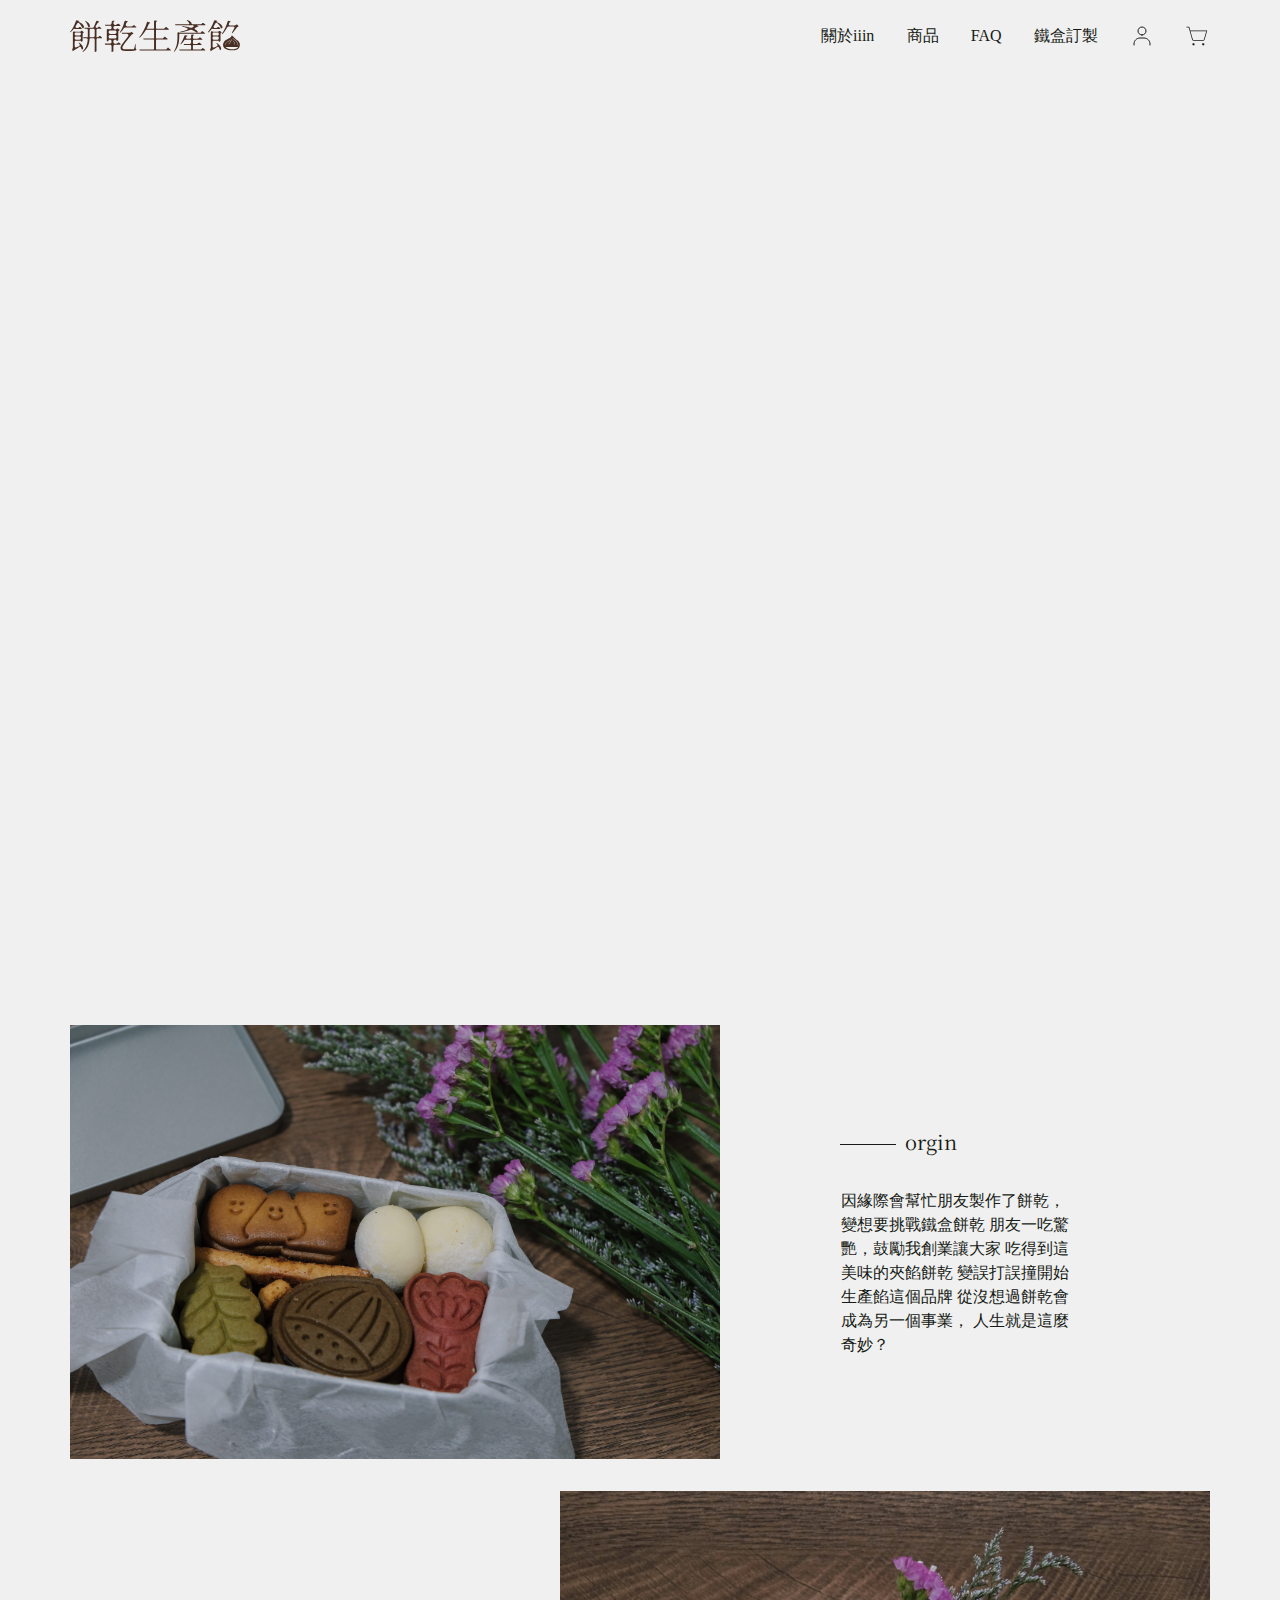
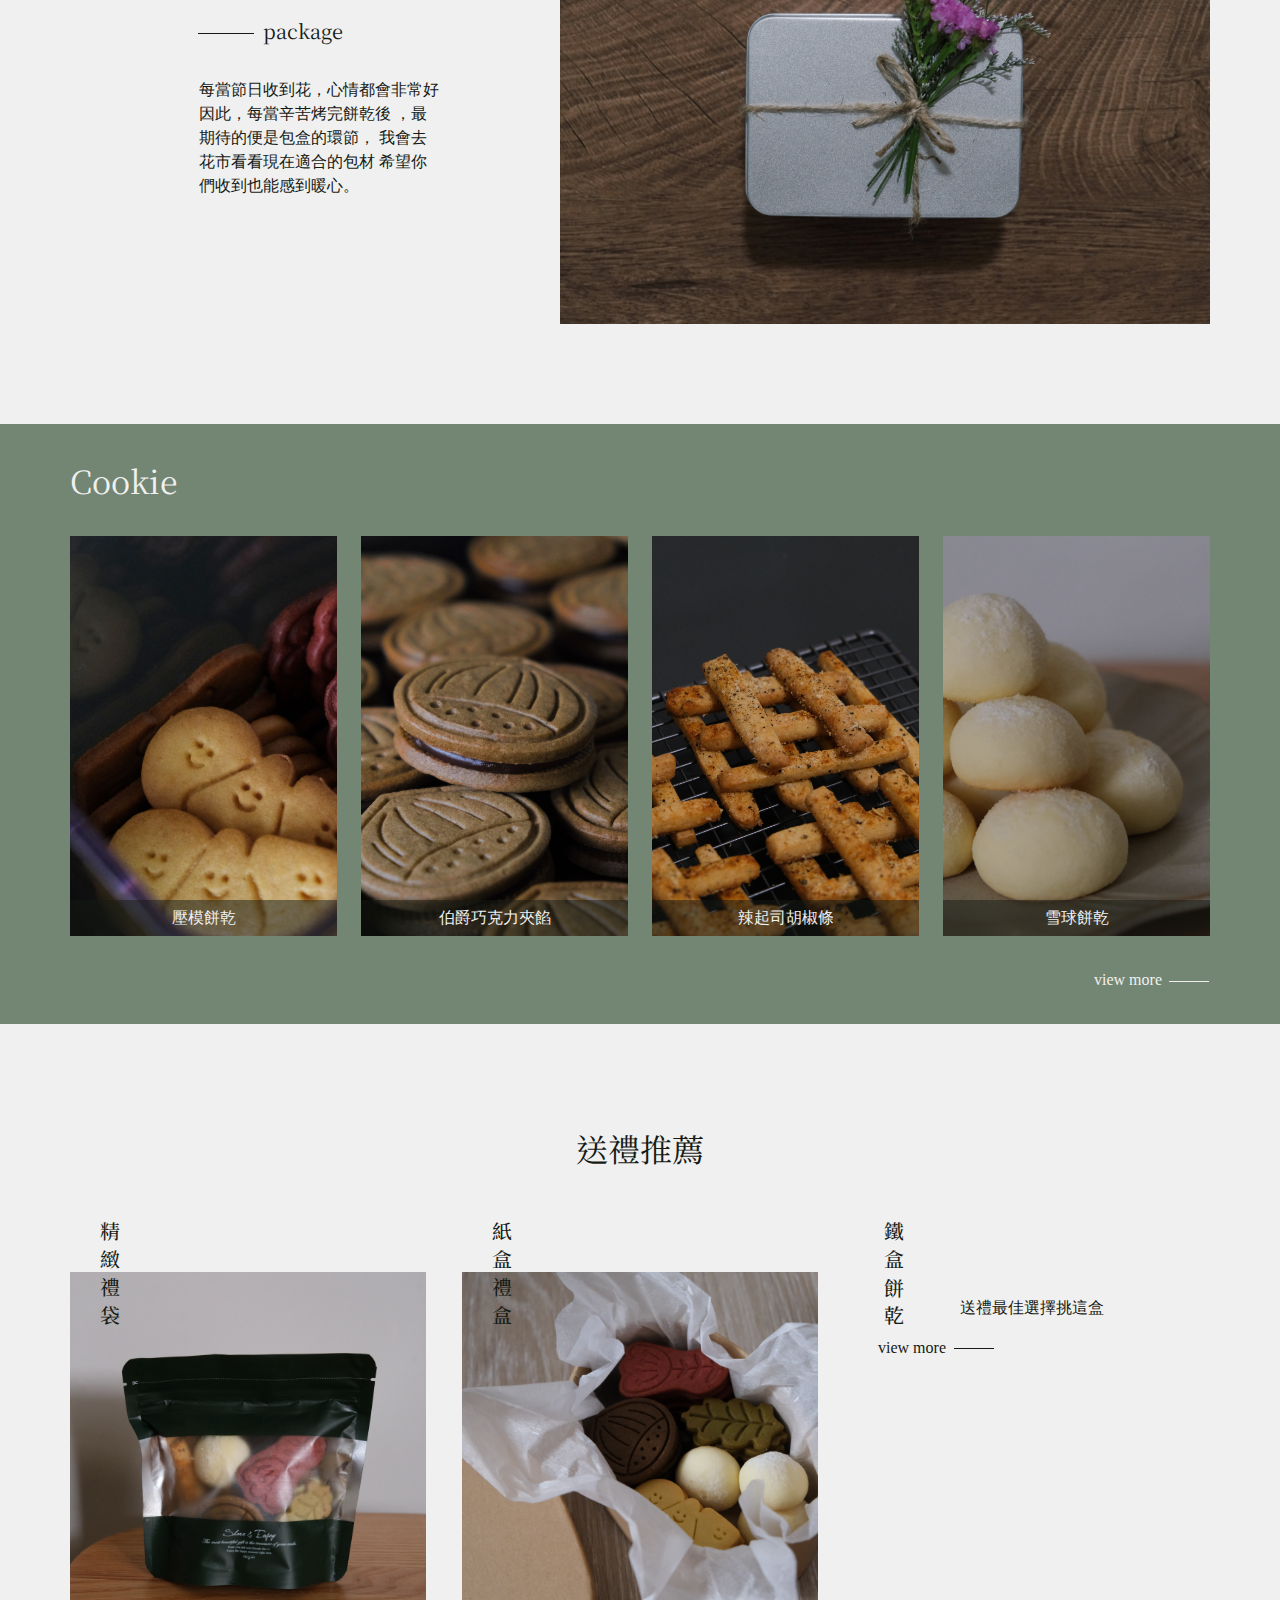
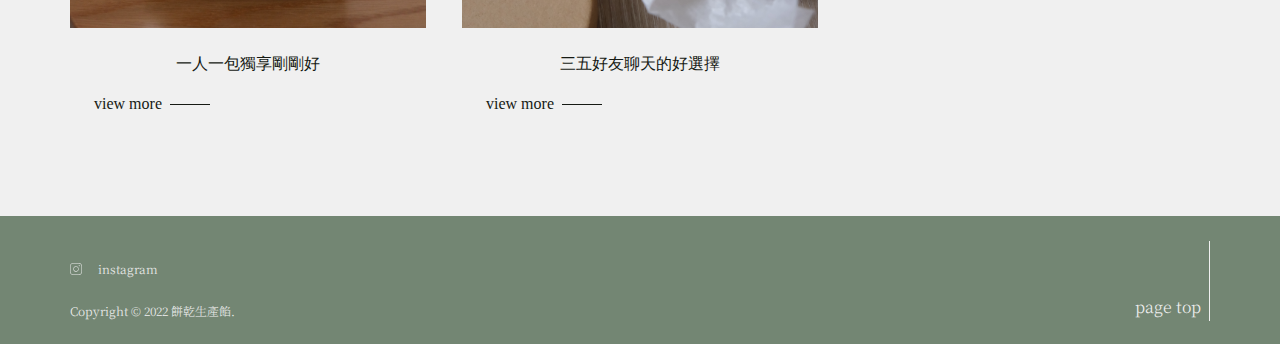
==== index.html @ 33323b72 "add ig fref" ====
<!DOCTYPE html>
<html lang="en">
<head>
    <meta charset="UTF-8">
    <meta http-equiv="X-UA-Compatible" content="IE=edge">
    <meta name="viewport" content="width=device-width, initial-scale=1.0">
    <link rel="preconnect" href="https://fonts.googleapis.com">
    <link rel="preconnect" href="https://fonts.gstatic.com" crossorigin>
    <link href="https://fonts.googleapis.com/css2?family=Noto+Sans+TC&family=Noto+Serif+TC:wght@300;400;500&display=swap" rel="stylesheet">
    <link rel="stylesheet" href="public/scss/all.css">
    <!-- icon -->
    <script src="https://kit.fontawesome.com/147f962b26.js" crossorigin="anonymous"></script>
    <title>餅乾生產餡-iiincookie</title>
</head>
<body>
  <!-- header start -->
 
    <header >
      <nav>
        <div class="topnav container">
          <div class="btn-buger"></div>
        <a class="logo"href="index.html">
          <img src=".//public/images/logo.svg" alt="">
        </a>
        <div class="nav-content">
          <div class="nav-content_main">
            <a href="about.html" class="nav-about">關於iiin</a>
            <a href="product.html">商品</a>
            <a href="faq.html">FAQ</a>
            <a href="custom.html">鐵盒訂製</a>
            <a href="login.html"><img src=".//public/images/account.svg" alt="" class="icon-account"></a>
           </div>
           <a href="shoppingcart.html" class="nav-content_cart"><img src=".//public/images/shopping-cart.svg" alt=""></a>
          </div>
       
      </nav>  
    </header>
    <!-- header end -->
    <main>
     <!-- main  start 讓我的內容要撐開使footer置底 -->
    <!-- 首圖start -->
      <div class="banner">
        <div class="banner-text  ">
          <h1 class="banner-text_title">餅乾生產餡</h1>
           <h3 class="banner-text_content">呈現最驚豔的味</h3>
        </div>
      </div>
    <!-- 首圖end -->
     
      <!-- 簡介start -->
      <section class="intro container">
        <ul>
          <li class="orign">
            <img src=".//public/images/lightwood.JPG" alt="">
            <div class="orign-text">
              <h4 class="orign-title text-lg">orgin</h4>
               <p>因緣際會幫忙朋友製作了餅乾，
              變想要挑戰鐵盒餅乾
              朋友一吃驚艷，鼓勵我創業讓大家
              吃得到這美味的夾餡餅乾
              變誤打誤撞開始生產餡這個品牌
              從沒想過餅乾會成為另一個事業，
              人生就是這麼奇妙？</p>
            </div>
          </li>

          <li class="package">
            <img src=".//public/images/boxflower.JPG" alt="">
            <div class="package-text">
               <h4 class="package-title text-lg">package</h4>
                <p>每當節日收到花，心情都會非常好
              因此，每當辛苦烤完餅乾後
              ，最期待的便是包盒的環節，
              我會去花市看看現在適合的包材
              希望你們收到也能感到暖心。</p>
            </div>
          </li>
        </ul>
      </section>
       <!-- 簡介end -->

       <!-- cookie start -->
       <div class="cookie ">
         <div class="container">
          <h2 class="cookie-title">Cookie</h2>
             <ul class="cookie-item ">
              <li class="col-4"><a href="cookie.html"><img src="public/images/smashcookie.jpg" alt="">
                <p>壓模餅乾</p>
              </a>
              </li>
                 <li class="col-4"><a href="cookie.html"><img src="public/images/grelcookie.jpg" alt="">
                  <p>伯爵巧克力夾餡</p>
                </a>
              </li>
              <li class="col-4"><a href="cookie.html"><img src="public/images/cheesenew01.jpg" alt="">
               <p>辣起司胡椒條</p></a>
             
             </li>
                 
                </li>
                 <li class="col-4">
                  <a href="cookie.html">
                    <img src="public/images/snowball2.jpg" alt="">
                    <p>雪球餅乾</p>
                 </a>
              
                
               </ul>
          <p class="cookie-viewMore">
            <a class="viewMore" href="#">view more</a>
          </p>
         </div>
      </div>

      <div class="present">
        <h2 class="present-title">送禮推薦</h2>
        <ul class="present-list  container">
          <li  class="present-item">
            <h4 class="present-item_title">精緻禮袋</h4>
            <img src="public/images/rectangel/littelbag.JPG" alt="">
            <p>一人一包獨享剛剛好</p>
            <div class="present-more">
              <a href="#">view more</a>
            </div>
          </li>
          <li class="present-item">
            <h4 class="present-item_title">紙盒禮盒</h4>
            <img src="public/images/woodbox.jpg" alt="">
            <p>三五好友聊天的好選擇</p>
            <div class="present-more">
              <a href="#">view more</a>
            </div>
          </li>
          <li class="present-item">
            <h4 class="present-item_title">鐵盒餅乾</h4>
            <img src="public/images/rectangel/大鐵盒正方形.jpg" alt="">
            <p>送禮最佳選擇挑這盒</p>
            <div class="present-more">
               <a href="#">view more</a>
            </div>
          </li>
        </ul>

      </div>
    </main>

 <!-- main end 讓我的內容要撐開使footer置底 -->

      <!-- footer start -->
      <footer>
        <div class="container">
          <ul class="footer-content">
            <li>
              <a href="https://www.instagram.com/iiin.cookies/" target="_blank" class="instagram"><img src="public/images/icon-ig.svg" alt="">
                instagram</a>
              <h6 class="copyright">Copyright © 2022 餅乾生產餡.</h6>
            </li>
            <li class="pagetop"><a href="#">page top</a></li>
          </ul>
        </div>
      </footer>
<!-- jquery -->
      <script src="https://code.jquery.com/jquery-3.6.0.min.js"></script>

      <script src=".//public/js/all.js"></script>
</body>
</html>
---- public/scss/all.css ----
/* http://meyerweb.com/eric/tools/css/reset/ 
   v2.0 | 20110126
   License: none (public domain)
*/
html, body, div, span, applet, object, iframe,
h1, h2, h3, h4, h5, h6, p, blockquote, pre,
a, abbr, acronym, address, big, cite, code,
del, dfn, em, img, ins, kbd, q, s, samp,
small, strike, strong, sub, sup, tt, var,
b, u, i, center,
dl, dt, dd, ol, ul, li,
fieldset, form, label, legend,
table, caption, tbody, tfoot, thead, tr, th, td,
article, aside, canvas, details, embed,
figure, figcaption, footer, header, hgroup,
menu, nav, output, ruby, section, summary,
time, mark, audio, video {
  margin: 0;
  padding: 0;
  border: 0;
  font-size: 100%;
  font: inherit;
  vertical-align: baseline;
}

/* HTML5 display-role reset for older browsers */
article, aside, details, figcaption, figure,
footer, header, hgroup, menu, nav, section {
  display: block;
}

body {
  line-height: 1;
}

ol, ul {
  list-style: none;
}

blockquote, q {
  quotes: none;
}

blockquote:before, blockquote:after,
q:before, q:after {
  content: '';
  content: none;
}

table {
  border-collapse: collapse;
  border-spacing: 0;
}

*, *:before, *:after {
  -webkit-box-sizing: border-box;
          box-sizing: border-box;
}

.container-xl {
  max-width: 1352px;
  margin: 0 auto;
  padding-left: 16px;
  padding-right: 16px;
}

.container {
  max-width: 1172px;
  margin: 0 auto;
  padding-left: 16px;
  padding-right: 16px;
}

.container-md {
  max-width: 752px;
  padding: 0px 16px;
}

body {
  font-family: "Noto Sans TC", sans-serif " , Noto Serif TC", serif;
  font-weight: 400;
  background-color: #F0F0F0;
  color: #161A14;
  line-height: 1.5;
  scroll-behavior: smooth;
}

a {
  text-decoration: none;
  color: #161A14;
}

img {
  max-width: 100%;
  height: auto;
  display: block;
}

h1 {
  font-size: 48px;
  font-family: 'Noto Serif TC', serif;
  font-weight: 400;
}

h2 {
  font-size: 32px;
  font-family: 'Noto Serif TC', serif;
  font-weight: 400;
}

h3 {
  font-size: 24px;
  font-family: 'Noto Serif TC', serif;
  font-weight: 400;
}

h4 {
  font-size: 20px;
  font-family: 'Noto Serif TC', serif;
  font-weight: 400;
}

h5 {
  font-size: 16px;
  font-family: 'Noto Serif TC', serif;
  font-weight: 400;
}

h6 {
  font-size: 12px;
  font-family: 'Noto Serif TC', serif;
  font-weight: 400;
}

p {
  font-size: 16px;
}

.text-sm {
  font-size: 12px;
}

.text-lg {
  font-size: 20px;
}

.text-xl {
  font-size: 24px;
}

.d-flex {
  display: -webkit-box;
  display: -ms-flexbox;
  display: flex;
}

.btn-primary {
  cursor: pointer;
  display: block;
  text-align: center;
  padding: 10px 0px;
  background-color: #738673;
  color: #F0F0F0;
  border-radius: 4px;
  -webkit-transition: all .5s;
  transition: all .5s;
  border: none;
  font-size: 16px;
}

.btn-primary:hover {
  background-color: #5C685A;
}

.col-3 {
  width: calc(100% / 4 - 24px);
}

.col-4 {
  width: calc( (100% - 72px) / 4);
}

main {
  min-height: calc(100vh - 128px);
}

header {
  background-color: #F0F0F0;
  position: fixed;
  top: 0;
  width: 100%;
  z-index: 99;
}

nav {
  background-color: #F0F0F0;
}

nav .topnav {
  display: -webkit-box;
  display: -ms-flexbox;
  display: flex;
  -webkit-box-pack: justify;
      -ms-flex-pack: justify;
          justify-content: space-between;
  -webkit-box-align: center;
      -ms-flex-align: center;
          align-items: center;
}

nav .btn-buger {
  display: none;
  position: relative;
  width: 24px;
  height: 24px;
  cursor: pointer;
}

nav .btn-buger::before {
  position: absolute;
  content: "";
  width: 20px;
  height: 1px;
  background-color: #161A14;
  top: 8px;
  right: 2px;
  -webkit-transition: all .5s;
  transition: all .5s;
}

nav .btn-buger::after {
  position: absolute;
  content: "";
  width: 20px;
  height: 1px;
  background-color: #161A14;
  bottom: 8px;
  right: 2px;
  -webkit-transition: all .5s;
  transition: all .5s;
}

nav .btn-buger.open::before,
nav .btn-buger.open::after {
  top: 50%;
  -webkit-transform: translateY(-50%);
          transform: translateY(-50%);
}

nav .btn-buger.open::before {
  -webkit-transform: rotate(45deg);
          transform: rotate(45deg);
}

nav .btn-buger.open::after {
  -webkit-transform: rotate(-45deg);
          transform: rotate(-45deg);
}

nav .nav-content {
  width: 389px;
  -webkit-box-pack: justify;
      -ms-flex-pack: justify;
          justify-content: space-between;
  display: -webkit-box;
  display: -ms-flexbox;
  display: flex;
}

nav .nav-content a {
  margin: 20px 0px;
  padding: 4px 0px;
  color: #161A14;
  -webkit-transition: all .5s;
  transition: all .5s;
  position: relative;
}

nav .nav-content a::after {
  position: absolute;
  content: "";
  bottom: 0;
  left: 0;
  right: 0;
  width: 0%;
  margin: auto;
  color: transparent;
  background: black;
  height: 1px;
}

nav .nav-content .nav-content_main {
  display: -webkit-box;
  display: -ms-flexbox;
  display: flex;
  width: 333px;
  -webkit-box-pack: justify;
      -ms-flex-pack: justify;
          justify-content: space-between;
}

.nav-content a:hover {
  color: #492E24;
}

.nav-content a:after {
  -webkit-transition: all .5s;
  transition: all .5s;
}

.nav-content a:hover::after {
  width: 100%;
}

@media (max-width: 767px) {
  .logo {
    z-index: 4;
  }
  .logo img {
    width: 127.41px;
  }
  nav .btn-buger {
    display: block;
    z-index: 4;
  }
  nav .logo {
    position: absolute;
    top: 50%;
    left: 50%;
    -webkit-transform: translate(-50%, -50%);
            transform: translate(-50%, -50%);
  }
  nav .nav-content {
    -webkit-box-pack: end;
        -ms-flex-pack: end;
            justify-content: flex-end;
  }
  nav .nav-content .nav-content_main {
    -webkit-box-orient: vertical;
    -webkit-box-direction: normal;
        -ms-flex-direction: column;
            flex-direction: column;
    -webkit-box-pack: space-evenly;
        -ms-flex-pack: space-evenly;
            justify-content: space-evenly;
    height: 0px;
    overflow: hidden;
    position: fixed;
    top: 0;
    right: 0;
    left: 0;
    bottom: 0;
    text-align: center;
    width: 100%;
    background-color: #F0F0F0;
    z-index: 3;
  }
  nav .nav-content .nav-content_main .nav-about {
    margin-top: 100px;
  }
  nav .nav-content .nav-content_main .icon-account {
    margin: 0 auto;
  }
  nav .nav-content .nav-content_cart {
    z-index: 4;
  }
  nav .nav-content .nav-content_main.open {
    height: 100vh;
  }
}

.banner {
  padding-bottom: 66.67%;
  margin-top: 72px;
  background-image: url("../images/newbanner.jpg");
  background-size: 100%;
  background-repeat: no-repeat;
  position: relative;
}

.banner-text {
  -webkit-writing-mode: vertical-lr;
      -ms-writing-mode: tb-lr;
          writing-mode: vertical-lr;
  color: #F0F0F0;
  position: absolute;
  top: 25%;
  right: 12%;
}

.banner-text .banner-text_title {
  letter-spacing: 20px;
  padding-right: 30px;
}

.banner-text .banner-text_content {
  padding-top: 180px;
  letter-spacing: 15px;
}

@media (max-width: 992px) {
  .banner-text .banner-text_title {
    font-size: 32px;
  }
  .banner-text .banner-text_content {
    padding-top: 100px;
  }
}

@media (max-width: 767px) {
  .banner .banner-text .banner-text_title {
    font-size: 20px;
    padding-right: 10px;
  }
  .banner .banner-text .banner-text_content {
    padding-top: 0px;
    font-size: 12px;
  }
}

@media (max-width: 576px) {
  .banner .banner-text {
    top: 20%;
    right: 10%;
  }
  .banner .banner-text .banner-text_title {
    letter-spacing: 10px;
  }
  .banner .banner-text .banner-text_content {
    letter-spacing: 6px;
  }
}

.intro {
  margin-top: 100px;
  margin-bottom: 100px;
}

.intro .orign {
  display: -webkit-box;
  display: -ms-flexbox;
  display: flex;
  -webkit-box-align: center;
      -ms-flex-align: center;
          align-items: center;
}

.intro .orign .orign-text {
  width: 240px;
  margin-left: 121px;
}

.intro .orign .orign-text h4 {
  margin-bottom: 32px;
}

.intro .orign img {
  width: 57%;
}

.intro .orign {
  margin-bottom: 32px;
}

.intro .orign .orign-title {
  position: relative;
  margin-left: 64px;
}

.intro .orign .orign-title::before {
  position: absolute;
  content: "";
  height: 1px;
  width: 56px;
  background-color: #161A14;
  top: calc(50% + 0.1rem);
  left: -65px;
}

.intro .package {
  display: -webkit-box;
  display: -ms-flexbox;
  display: flex;
  -webkit-box-orient: horizontal;
  -webkit-box-direction: reverse;
      -ms-flex-direction: row-reverse;
          flex-direction: row-reverse;
  -webkit-box-align: center;
      -ms-flex-align: center;
          align-items: center;
}

.intro .package img {
  width: 57%;
}

.intro .package .package-text {
  width: 240px;
  margin-right: 121px;
}

.intro .package .package-text .package-title {
  margin-bottom: 32px;
  margin-left: 64px;
  position: relative;
}

.intro .package .package-text .package-title::before {
  position: absolute;
  content: "";
  height: 1px;
  width: 56px;
  background-color: #161A14;
  top: calc(50% + 0.1rem);
  left: -65px;
}

@media (max-width: 767px) {
  .intro {
    margin: 80px 0px;
  }
  .intro .orign {
    -webkit-box-orient: vertical;
    -webkit-box-direction: reverse;
        -ms-flex-direction: column-reverse;
            flex-direction: column-reverse;
  }
  .intro .orign img {
    width: 100%;
  }
  .intro .orign .orign-text {
    width: 100%;
    margin-left: 0px;
  }
  .intro .package {
    -webkit-box-orient: vertical;
    -webkit-box-direction: reverse;
        -ms-flex-direction: column-reverse;
            flex-direction: column-reverse;
  }
  .intro .package img {
    width: 100%;
  }
  .intro .package .package-text {
    width: 100%;
    margin-right: 0px;
  }
}

.cookie {
  background-color: #738673;
}

.cookie .cookie-title {
  padding: 32px 0px;
  color: #F0F0F0;
}

.cookie .cookie-viewMore {
  padding: 32px 0px;
  text-align: right;
}

.cookie .cookie-viewMore .viewMore {
  position: relative;
  padding-right: 48px;
  color: #F0F0F0;
  -webkit-transition: all .5s;
  transition: all .5s;
}

.cookie .cookie-viewMore .viewMore:hover {
  color: rgba(240, 240, 240, 0.5);
}

.cookie .cookie-viewMore .viewMore:hover::before {
  background-color: rgba(240, 240, 240, 0.5);
}

.cookie .cookie-viewMore .viewMore::before {
  position: absolute;
  content: "";
  height: 1px;
  width: 40px;
  background-color: #F0F0F0;
  top: calc(50% + 0.1rem);
  right: 1px;
  -webkit-transition: all .5s;
  transition: all .5s;
}

.cookie-item {
  display: -webkit-box;
  display: -ms-flexbox;
  display: flex;
  -webkit-box-pack: justify;
      -ms-flex-pack: justify;
          justify-content: space-between;
  -ms-flex-wrap: wrap;
      flex-wrap: wrap;
}

.cookie-item li {
  width: calc( (100% - 72px) / 4);
  position: relative;
}

.cookie-item p {
  position: absolute;
  width: 100%;
  bottom: 0px;
  text-align: center;
  padding: 6px;
  background-color: rgba(22, 26, 20, 0.5);
  color: #F0F0F0;
}

@media (max-width: 767px) {
  .cookie .cookie-title {
    font-size: 24px;
    text-align: center;
  }
  .cookie .cookie-viewMore {
    padding-top: 16px;
    padding-bottom: 24px;
  }
  .cookie-item li {
    width: calc( (100% - 24px) / 2);
    margin-bottom: 16px;
    position: relative;
  }
}

.present {
  margin: 100px 0px;
}

.present h2 {
  margin-bottom: 100px;
}

.present-title {
  text-align: center;
}

.present-list {
  display: -webkit-box;
  display: -ms-flexbox;
  display: flex;
  -webkit-box-pack: justify;
      -ms-flex-pack: justify;
          justify-content: space-between;
}

.present-list .present-item {
  width: calc( (100% - 72px) / 3);
  position: relative;
}

.present-list .present-item .present-item_title {
  -webkit-writing-mode: vertical-lr;
      -ms-writing-mode: tb-lr;
          writing-mode: vertical-lr;
  position: absolute;
  top: -51px;
  left: 24px;
  letter-spacing: 8px;
  font-weight: 500;
}

.present-list .present-item p {
  text-align: center;
  margin-top: 24px;
}

.present-list .present-item .present-more {
  margin-left: 24px;
  margin-top: 16px;
}

.present-list .present-item .present-more a {
  position: relative;
  -webkit-transition: all .5s;
  transition: all .5s;
}

.present-list .present-item .present-more a:hover {
  color: rgba(22, 26, 20, 0.5);
}

.present-list .present-item .present-more a:hover::before {
  background-color: rgba(22, 26, 20, 0.5);
}

.present-list .present-item .present-more a::before {
  position: absolute;
  content: "";
  height: 1px;
  width: 40px;
  background-color: #161A14;
  top: 50%;
  right: -48px;
  -webkit-transition: all .5s;
  transition: all .5s;
}

@media (max-width: 767px) {
  .present {
    margin-top: 80px;
    margin-bottom: 0px;
  }
  .present .present-title {
    font-size: 24px;
  }
  .present-list {
    -webkit-box-orient: vertical;
    -webkit-box-direction: normal;
        -ms-flex-direction: column;
            flex-direction: column;
  }
  .present-list .present-item {
    width: 100%;
    margin-bottom: 100px;
  }
  .present-list .present-item p {
    text-align: right;
    margin-top: 16px;
  }
  .present-list .present-item .present-more {
    text-align: right;
    padding-right: 50px;
  }
}

footer {
  background-color: #738673;
}

.footer-content {
  display: -webkit-box;
  display: -ms-flexbox;
  display: flex;
  -webkit-box-pack: justify;
      -ms-flex-pack: justify;
          justify-content: space-between;
  -webkit-box-align: end;
      -ms-flex-align: end;
          align-items: flex-end;
  color: #F0F0F0;
}

.footer-content li {
  padding-top: 44px;
  padding-bottom: 24px;
}

.footer-content .pagetop {
  position: relative;
  padding-right: 9px;
}

.footer-content .pagetop a {
  color: #F0F0F0;
  font-family: 'Noto Serif TC', serif;
  font-weight: 300;
  -webkit-transition: all .5s;
  transition: all .5s;
}

.footer-content .pagetop a:hover {
  color: rgba(240, 240, 240, 0.5);
}

.footer-content .pagetop a:hover::before {
  background-color: rgba(240, 240, 240, 0.5);
}

.footer-content .pagetop a::before {
  position: absolute;
  content: "";
  height: 80px;
  width: 1px;
  top: -10px;
  right: 0px;
  background-color: #F0F0F0;
  -webkit-transition: all .5s;
  transition: all .5s;
}

.instagram {
  display: -webkit-box;
  display: -ms-flexbox;
  display: flex;
  font-size: 12px;
  -webkit-box-align: center;
      -ms-flex-align: center;
          align-items: center;
  font-family: 'Noto Serif TC', serif;
  font-weight: 300;
  padding-bottom: 24px;
  color: #F0F0F0;
}

.instagram img {
  margin-right: 16px;
  color: #F0F0F0;
  font-weight: 300;
}

.copyright {
  font-size: 12px;
  font-family: 'Noto Serif TC', serif;
  font-weight: 300;
}

.cookie-wrapper {
  margin-top: 72px;
}

.cookie-wrapper h2 {
  text-align: center;
  padding-top: 32px;
  padding-bottom: 48px;
}

.product-container {
  max-width: 978px;
  margin: 0 auto;
  padding: 0px 16px;
}

.product-list {
  display: -webkit-box;
  display: -ms-flexbox;
  display: flex;
  -ms-flex-wrap: wrap;
      flex-wrap: wrap;
}

.product-list .product-item {
  width: calc( (100% - 145px) / 3);
  margin-right: 72.5px;
  text-align: center;
  padding-bottom: 48px;
}

.product-list .product-item:nth-child(3n) {
  margin-right: 0;
}

.product-list .product-item img {
  border-radius: 4px;
  cursor: pointer;
}

.product-list .product-item h5 {
  margin-top: 16px;
  margin-bottom: 16px;
  letter-spacing: 3px;
}

.product-list .product-item p {
  margin-bottom: 16px;
  color: rgba(22, 26, 20, 0.7);
  letter-spacing: 3px;
  font-size: 14px;
}

.product-list .product-item .btn-primary {
  display: block;
  padding: 10px 0px;
  background-color: #738673;
  color: #F0F0F0;
  border-radius: 4px;
  -webkit-transition: all .5s;
  transition: all .5s;
}

.product-list .product-item .btn-primary:hover {
  background-color: #5C685A;
}

@media (max-width: 767px) {
  .product-container {
    max-width: 628px;
    margin: 0 auto;
    padding: 0px 4vw;
  }
  .product-list .product-item {
    width: calc( (100% - 16px) / 2);
    margin-right: 16px;
    padding-bottom: 32px;
  }
  .product-list .product-item:nth-child(2n) {
    margin-right: 0;
  }
  .product-list .product-item:nth-child(3n) {
    margin-right: 16px;
  }
  .product-list .product-item:nth-child(6n) {
    margin-right: 0px;
  }
  .product-list .product-item .btn-primary {
    font-size: 12px;
    padding: 8px 0px;
  }
}

.col-6 {
  width: calc(100% / 2 - 16px);
  margin: 0 8px;
}

.product-content_wrapper {
  max-width: 978px;
  padding: 0px 16px;
  margin: 0 auto;
  margin-top: 72px;
}

.bread {
  padding-top: 56px;
  padding-bottom: 40px;
  color: rgba(48, 48, 48, 0.3);
}

.bread a {
  color: rgba(22, 26, 20, 0.7);
  letter-spacing: 2px;
}

.product-content {
  display: -webkit-box;
  display: -ms-flexbox;
  display: flex;
  -webkit-box-pack: justify;
      -ms-flex-pack: justify;
          justify-content: space-between;
  margin-bottom: 80px;
}

.product-img {
  width: 48.731501%;
}

.product-img img {
  margin-bottom: 16px;
}

.sub-product {
  display: -webkit-box;
  display: -ms-flexbox;
  display: flex;
  -ms-flex-wrap: wrap;
      flex-wrap: wrap;
}

.sub-product li {
  width: calc((100% - (24px * 4)) / 5);
  margin-right: 24px;
}

.sub-product li:nth-child(5n) {
  margin-right: 0;
}

.product-info {
  width: 38.4%;
}

.product-info h3, .product-info p {
  margin-bottom: 16px;
}

.product-info h3 {
  letter-spacing: 2px;
}

.product-info .delivery {
  padding-top: 32px;
}

.product-info .add-cart {
  position: relative;
  display: -webkit-box;
  display: -ms-flexbox;
  display: flex;
  margin-top: 24px;
  margin-bottom: 32px;
}

.product-info .add-cart::after {
  position: absolute;
  content: "";
  width: 170px;
  height: 1px;
  top: 76px;
  background-color: rgba(48, 48, 48, 0.3);
}

.product-info .add-cart .btn-number {
  padding: 10px 16px;
  padding-right: 8px;
  width: 73px;
  margin-right: 24px;
  background-color: #F0F0F0;
  border-radius: 4px;
}

.product-info .add-cart .btn-primary {
  width: 267px;
}

@media (max-width: 767px) {
  .product-content {
    -webkit-box-orient: vertical;
    -webkit-box-direction: normal;
        -ms-flex-direction: column;
            flex-direction: column;
  }
  .product-img {
    width: 100%;
  }
  .sub-product li {
    width: calc((100% - (16px * 4)) / 5);
    margin-right: 16px;
  }
  .product-info {
    width: 100%;
  }
}

.wrap {
  margin-top: 72px;
}

.loginpage .welcome {
  text-align: center;
  padding-bottom: 32px;
}

.forget {
  font-size: 12px;
  margin-bottom: 24px;
  color: rgba(22, 26, 20, 0.7);
  margin: 0 auto;
  width: 485px;
}

input[type="text"] {
  display: block;
  width: 485px;
  margin: 0 auto;
  padding: 10px 16px;
  border: 1px solid rgba(48, 48, 48, 0.3);
  margin-bottom: 16px;
  font-size: 16px;
  line-height: 1.5;
  border-radius: 4px;
  background-color: #F0F0F0;
}

input[name="password-login"] {
  margin-bottom: 16px;
}

.login {
  width: 100%;
  margin: 0 auto;
  margin-bottom: 40px;
}

.login .btn-primary {
  width: 218px;
  margin: 0 auto;
  margin-bottom: 16px;
}

.login .facebook {
  background-color: #3B5998;
}

.login .facebook:hover {
  background-color: #0c3180;
}

.login .submit-btn {
  border: none;
  font-size: 16px;
  margin-top: 24px;
}

.line {
  height: 1px;
  background-color: rgba(48, 48, 48, 0.3);
  width: 42.54386%;
  margin: 24px auto;
  margin-top: 40px;
}

@media (max-width: 767px) {
  form {
    width: 90%;
  }
  input[type="text"] {
    width: 100%;
  }
  .forget {
    width: 100%;
  }
  .line {
    width: 100%;
  }
  .login {
    width: 90%;
  }
  .login .btn-primary {
    width: 100%;
  }
}

.custom-container {
  max-width: 784px;
  padding: 0px 16px;
  margin: 0 auto;
}

.custom-bg {
  background-color: #C0B3A2;
  background-size: 100%;
}

.custom-bg .custom-pic {
  position: relative;
}

.custom-bg .custom-pic img {
  margin: 0 auto;
  padding: 14.245014% 0px;
}

.custom-bg .custom-pic .custom-title {
  position: absolute;
  -webkit-writing-mode: vertical-lr;
      -ms-writing-mode: tb-lr;
          writing-mode: vertical-lr;
  top: 5.128205%;
  left: 5.1%;
  letter-spacing: 15px;
  color: #F0F0F0;
}

.custom-text {
  margin: 32px 0px;
}

.custom-text .custom-text_main {
  font-size: 20px;
  margin-bottom: 16px;
}

.custom-form input[type="text"] {
  margin-bottom: 0;
  width: 267px;
}

.custom-form label {
  color: rgba(22, 26, 20, 0.5);
  font-size: 12px;
}

.btn-custom {
  width: 22.606383%;
  margin-top: 24px;
}

.custom-content_form {
  display: -webkit-box;
  display: -ms-flexbox;
  display: flex;
  -webkit-box-pack: justify;
      -ms-flex-pack: justify;
          justify-content: space-between;
  margin-bottom: 40px;
}

@media (max-width: 767px) {
  .custom-bg .custom-pic .custom-title {
    font-size: 16px;
  }
  .custom-text {
    margin: 8px 0px;
  }
  .custom-text .custom-text_main {
    font-size: 16px;
  }
  .custom-content_form {
    -webkit-box-orient: vertical;
    -webkit-box-direction: normal;
        -ms-flex-direction: column;
            flex-direction: column;
  }
  .custom-content_form .custom-form, .custom-content_form .btn-custom {
    width: 100%;
  }
  .custom-content_form .custom-form input[type="text"], .custom-content_form .btn-custom input[type="text"] {
    width: 100%;
  }
}

.faq {
  max-width: 752px;
  margin: 0 auto;
}

.faq h2 {
  text-align: center;
  padding-top: 40px;
}

.faq-content {
  margin-top: 56px;
}

.faq-list {
  padding: 16px 24px;
  background-color: #F0F0F0;
  -webkit-box-shadow: 0px 2px 10px rgba(48, 48, 48, 0.1);
          box-shadow: 0px 2px 10px rgba(48, 48, 48, 0.1);
  cursor: pointer;
  margin-bottom: 48px;
  border-radius: 4px;
}

.faq-title {
  display: -webkit-box;
  display: -ms-flexbox;
  display: flex;
  -webkit-box-pack: justify;
      -ms-flex-pack: justify;
          justify-content: space-between;
  font-size: 18px;
}

.faq-title_p {
  padding-top: 24px;
  display: none;
  color: rgba(22, 26, 20, 0.7);
}

.btn-faq {
  border: none;
  width: 24px;
  height: 24px;
  background-color: #F0F0F0;
  position: relative;
  cursor: pointer;
}

.btn-faq::before {
  position: absolute;
  content: "";
  width: 20px;
  height: 2px;
  top: 50%;
  left: 50%;
  -webkit-transform: translate(-50%, -50%);
          transform: translate(-50%, -50%);
  background-color: #4C684C;
  -webkit-transition: all .5s;
  transition: all .5s;
}

.btn-faq::after {
  position: absolute;
  content: "";
  width: 2px;
  height: 20px;
  top: 50%;
  left: 50%;
  -webkit-transform: translate(-50%, -50%);
          transform: translate(-50%, -50%);
  background-color: #4C684C;
  -webkit-transition: all .5s;
  transition: all .5s;
}

.btn-faq.open::after {
  -webkit-transform: translate(-50%, -50%) rotate(90deg);
          transform: translate(-50%, -50%) rotate(90deg);
  -webkit-transition: all .5s;
  transition: all .5s;
}

.text-title_color {
  color: #4C684C;
}

@media (max-width: 767px) {
  .faq-title {
    font-size: 16px;
  }
}

.about-main {
  display: -webkit-box;
  display: -ms-flexbox;
  display: flex;
  position: relative;
  padding-bottom: 100px;
}

.about-main .about-text {
  max-width: 404px;
  background-color: #C0B3A2;
  position: absolute;
  padding: 0px 40px;
  padding-bottom: 80px;
  left: 12.45614%;
  margin-top: 15%;
  z-index: 3;
}

.about-main .about-text h2 {
  padding-top: 32px;
  padding-bottom: 50px;
  position: relative;
}

.about-main .about-text h2::after {
  position: absolute;
  content: "";
  width: 117px;
  height: 1px;
  left: 130px;
  top: 45%;
  background-color: #161A14;
}

.about-main .about-text p {
  padding-bottom: 16px;
}

.about-main img {
  width: 40.438596%;
  margin-left: 42.543859649%;
  margin-top: 8%;
}

@media (max-width: 992px) {
  .about-main {
    position: static;
    -webkit-box-orient: vertical;
    -webkit-box-direction: reverse;
        -ms-flex-direction: column-reverse;
            flex-direction: column-reverse;
  }
  .about-main .about-text {
    max-width: 100%;
    position: static;
    margin-top: 0;
  }
  .about-main img {
    width: 100%;
    margin-top: 0;
    margin-left: 0;
  }
}
/*# sourceMappingURL=all.css.map */
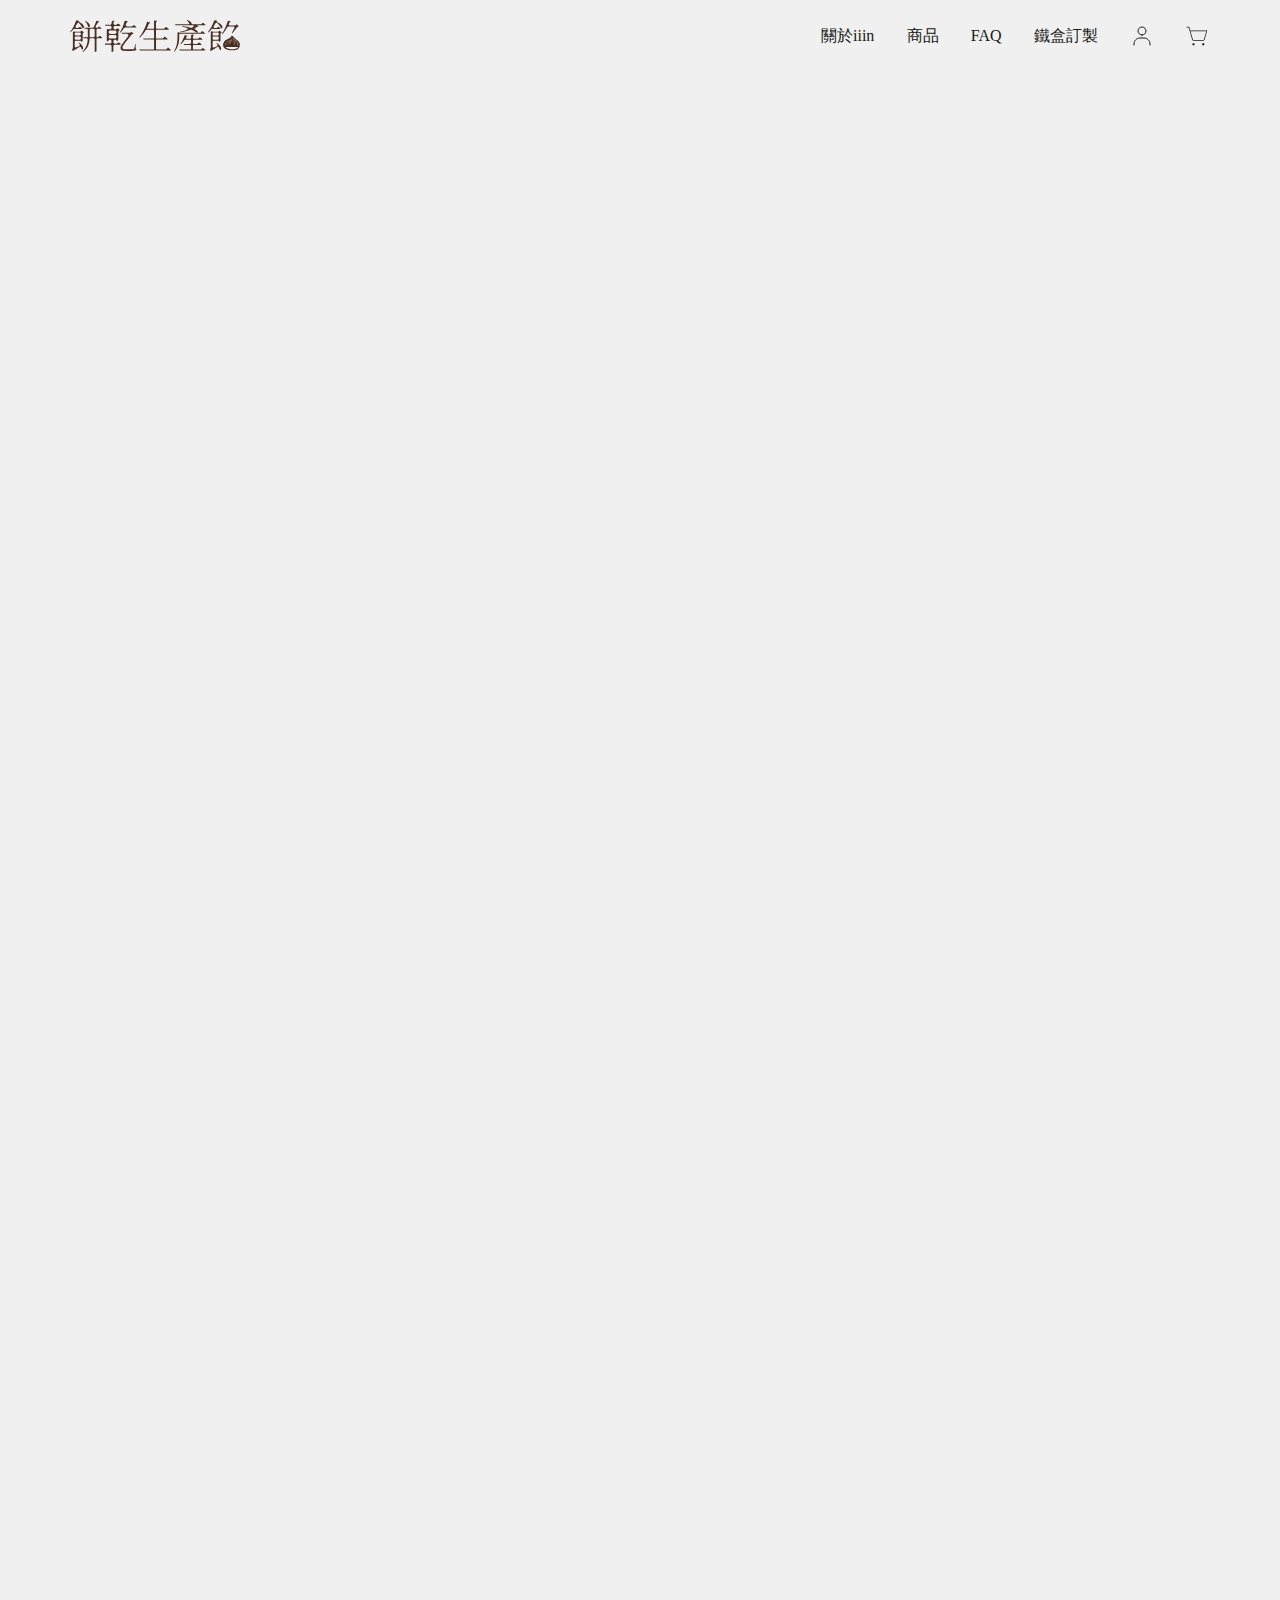
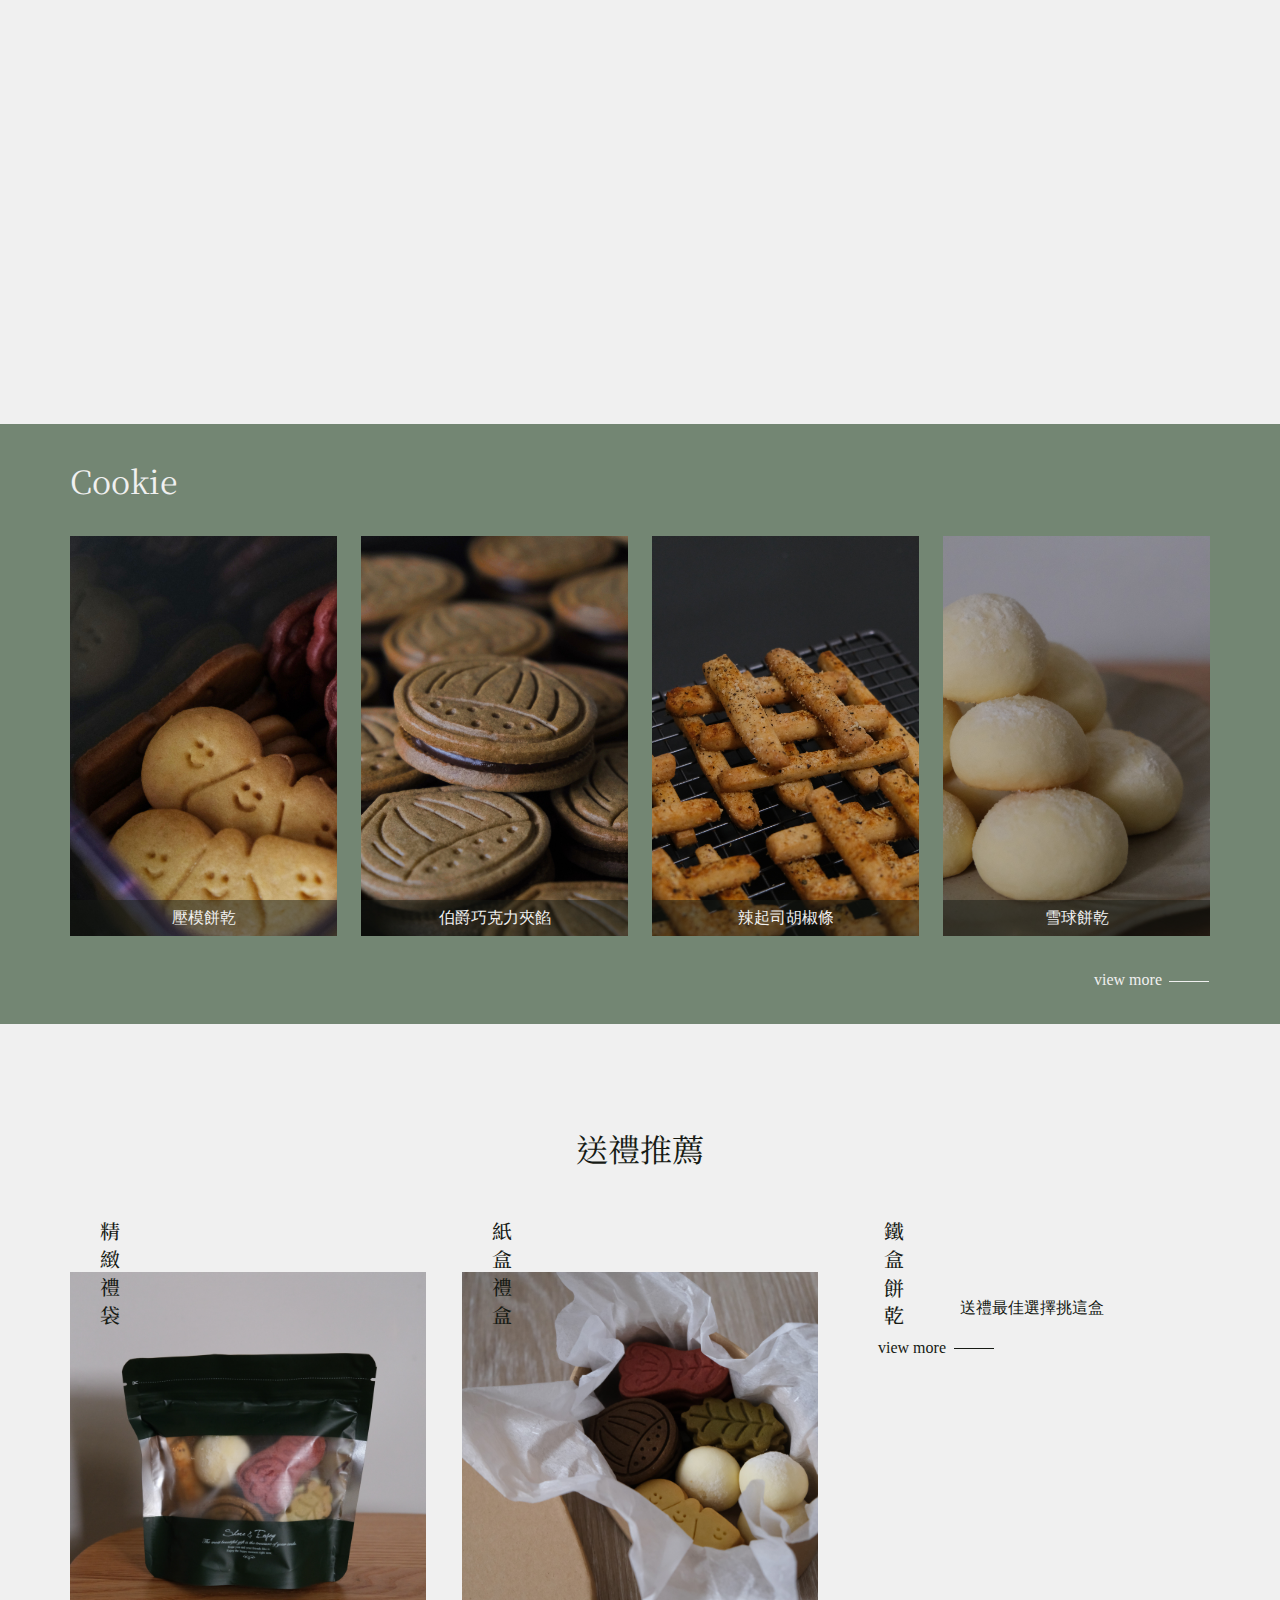
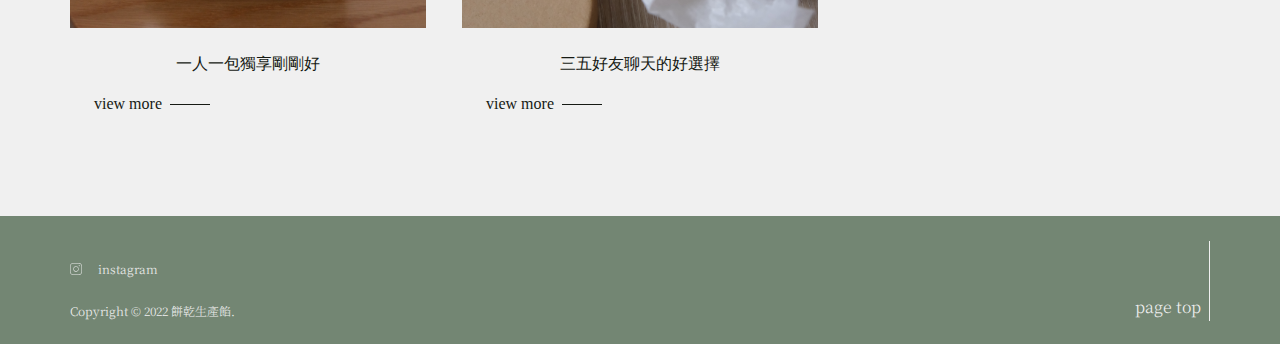
==== commit c56c608c: "新增wow and gsap 還有購物車頁面" ====
--- a/index.html
+++ b/index.html
@@ -7,9 +7,12 @@
     <link rel="preconnect" href="https://fonts.googleapis.com">
     <link rel="preconnect" href="https://fonts.gstatic.com" crossorigin>
     <link href="https://fonts.googleapis.com/css2?family=Noto+Sans+TC&family=Noto+Serif+TC:wght@300;400;500&display=swap" rel="stylesheet">
+      <!-- icon -->
+    <script src="https://kit.fontawesome.com/147f962b26.js" crossorigin="anonymous"></script>
+    <!-- wowjs -->
+    <link rel="stylesheet" href="public/js/WOW-master/css/libs/animate.css">
     <link rel="stylesheet" href="public/scss/all.css">
-    <!-- icon -->
-    <script src="https://kit.fontawesome.com/147f962b26.js" crossorigin="anonymous"></script>
+  
     <title>餅乾生產餡-iiincookie</title>
 </head>
 <body>
@@ -24,7 +27,7 @@
         </a>
         <div class="nav-content">
           <div class="nav-content_main">
-            <a href="about.html" class="nav-about">關於iiin</a>
+            <a href="about.html">關於iiin</a>
             <a href="product.html">商品</a>
             <a href="faq.html">FAQ</a>
             <a href="custom.html">鐵盒訂製</a>
@@ -50,7 +53,7 @@
       <!-- 簡介start -->
       <section class="intro container">
         <ul>
-          <li class="orign">
+          <li class="orign wow fadeIn">
             <img src=".//public/images/lightwood.JPG" alt="">
             <div class="orign-text">
               <h4 class="orign-title text-lg">orgin</h4>
@@ -64,7 +67,7 @@
             </div>
           </li>
 
-          <li class="package">
+          <li class="package wow fadeIn">
             <img src=".//public/images/boxflower.JPG" alt="">
             <div class="package-text">
                <h4 class="package-title text-lg">package</h4>
@@ -161,7 +164,12 @@
       </footer>
 <!-- jquery -->
       <script src="https://code.jquery.com/jquery-3.6.0.min.js"></script>
-
+      <!-- wowjs -->
+      <script src="public/js/WOW-master/dist/wow.min.js"></script>
+      <!-- main js -->
       <script src=".//public/js/all.js"></script>
+   
+        
+    
 </body>
 </html>--- a/public/scss/all.css
+++ b/public/scss/all.css
@@ -355,9 +355,6 @@
     background-color: #F0F0F0;
     z-index: 3;
   }
-  nav .nav-content .nav-content_main .nav-about {
-    margin-top: 100px;
-  }
   nav .nav-content .nav-content_main .icon-account {
     margin: 0 auto;
   }
@@ -366,6 +363,12 @@
   }
   nav .nav-content .nav-content_main.open {
     height: 100vh;
+  }
+  .nav-content_main a:nth-child(1) {
+    margin-top: 80px;
+  }
+  .nav-content_main a:nth-last-child() {
+    margin-bottom: 70px;
   }
 }
 
@@ -1047,11 +1050,11 @@
   width: 485px;
 }
 
-input[type="text"] {
+input {
   display: block;
   width: 485px;
   margin: 0 auto;
-  padding: 10px 16px;
+  padding: 9px 16px;
   border: 1px solid rgba(48, 48, 48, 0.3);
   margin-bottom: 16px;
   font-size: 16px;
@@ -1317,8 +1320,9 @@
   padding: 0px 40px;
   padding-bottom: 80px;
   left: 12.45614%;
-  margin-top: 15%;
+  margin-top: 20%;
   z-index: 3;
+  border-radius: 4px;
 }
 
 .about-main .about-text h2 {
@@ -1345,6 +1349,7 @@
   width: 40.438596%;
   margin-left: 42.543859649%;
   margin-top: 8%;
+  border-radius: 4px;
 }
 
 @media (max-width: 992px) {
@@ -1359,11 +1364,57 @@
     max-width: 100%;
     position: static;
     margin-top: 0;
+    padding-bottom: 40px;
+    border-radius: 0px 0px 12px 12px;
   }
   .about-main img {
     width: 100%;
     margin-top: 0;
     margin-left: 0;
-  }
+    border-radius: 12px 12px 0px 0px;
+  }
+}
+
+.order-title {
+  text-align: center;
+}
+
+.shopping-main {
+  max-width: 978px;
+  padding: 0px 16px;
+  margin: 0 auto;
+  display: -webkit-box;
+  display: -ms-flexbox;
+  display: flex;
+  -webkit-box-pack: justify;
+      -ms-flex-pack: justify;
+          justify-content: space-between;
+}
+
+.shopping-main form {
+  -webkit-box-shadow: 0 0 12px rgba(48, 48, 48, 0.1);
+          box-shadow: 0 0 12px rgba(48, 48, 48, 0.1);
+  border-radius: 4px;
+}
+
+.shopping-main form label {
+  font-size: 12px;
+  color: rgba(22, 26, 20, 0.5);
+}
+
+.shopping-main form input {
+  margin: 0;
+  width: 100%;
+}
+
+.order {
+  width: 558px;
+  padding: 24px;
+}
+
+.cart {
+  width: 364px;
+  padding: 24px;
+  margin-left: 24px;
 }
 /*# sourceMappingURL=all.css.map */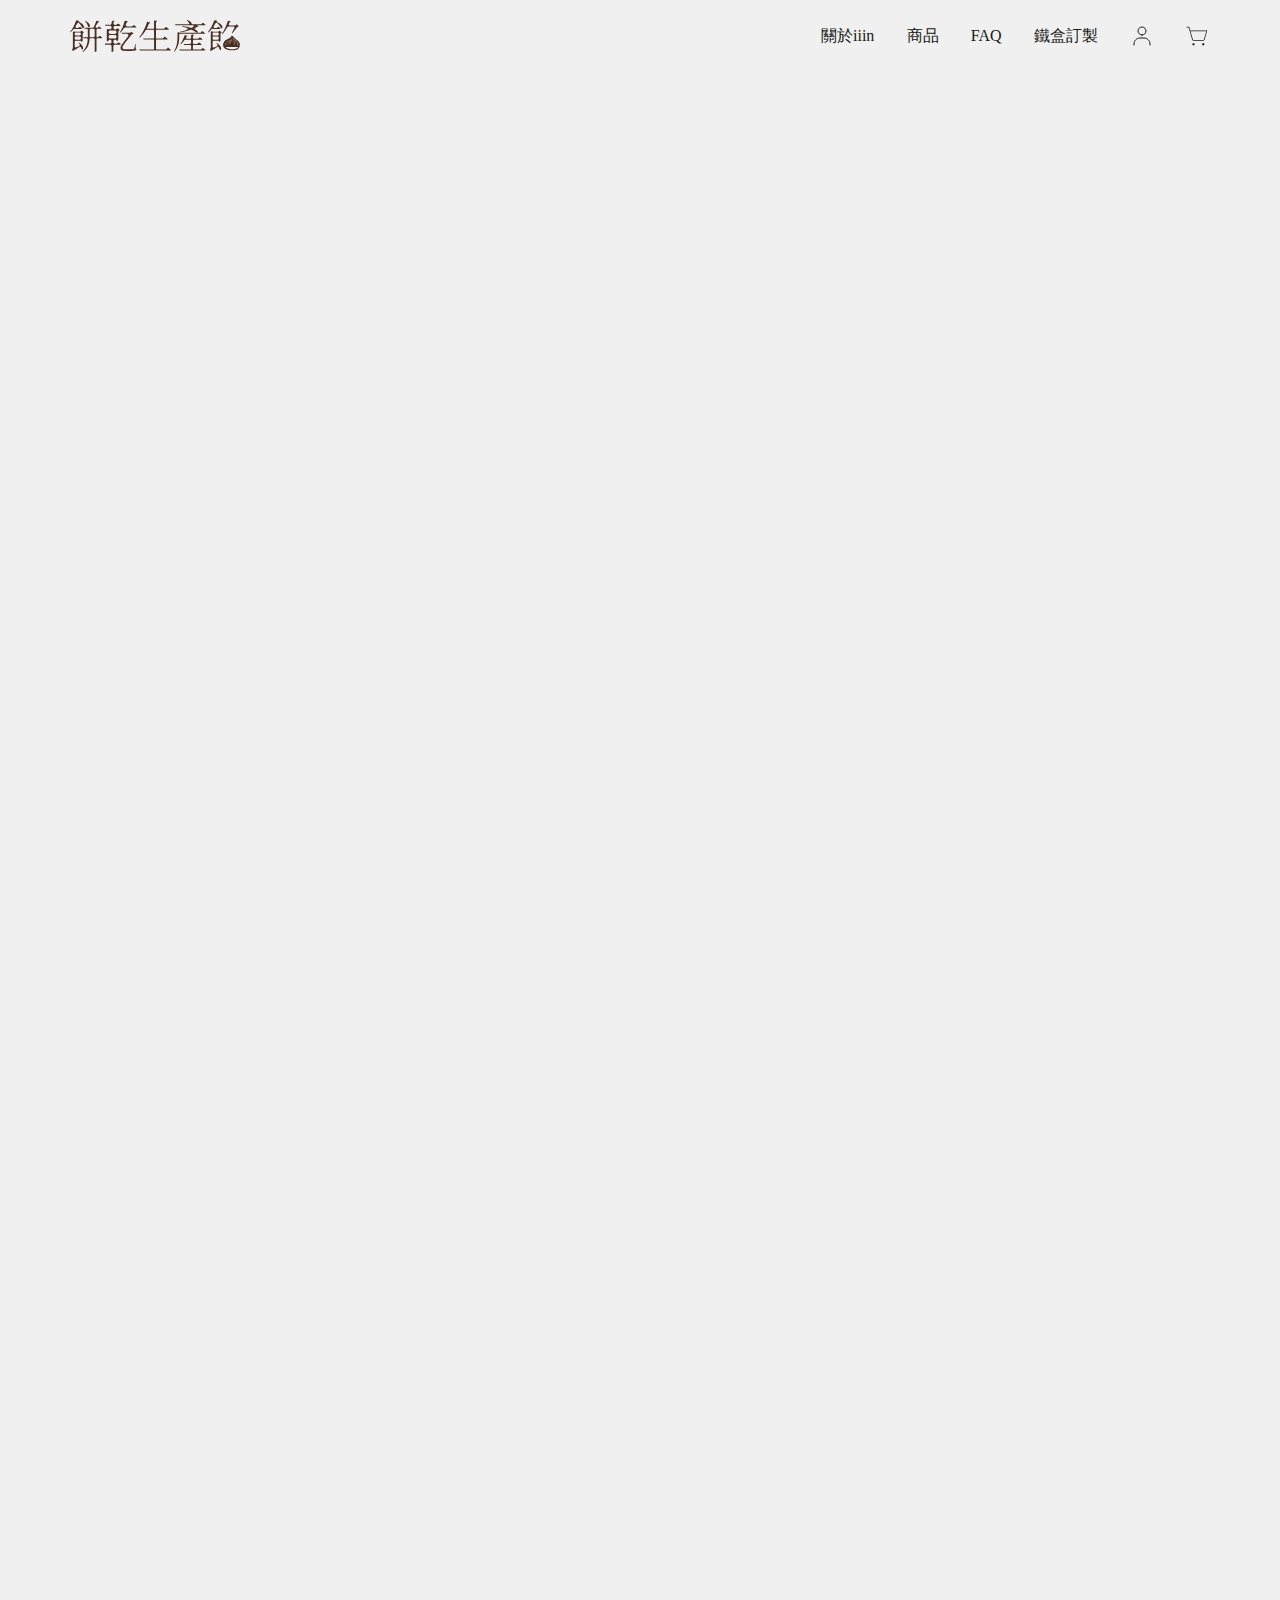
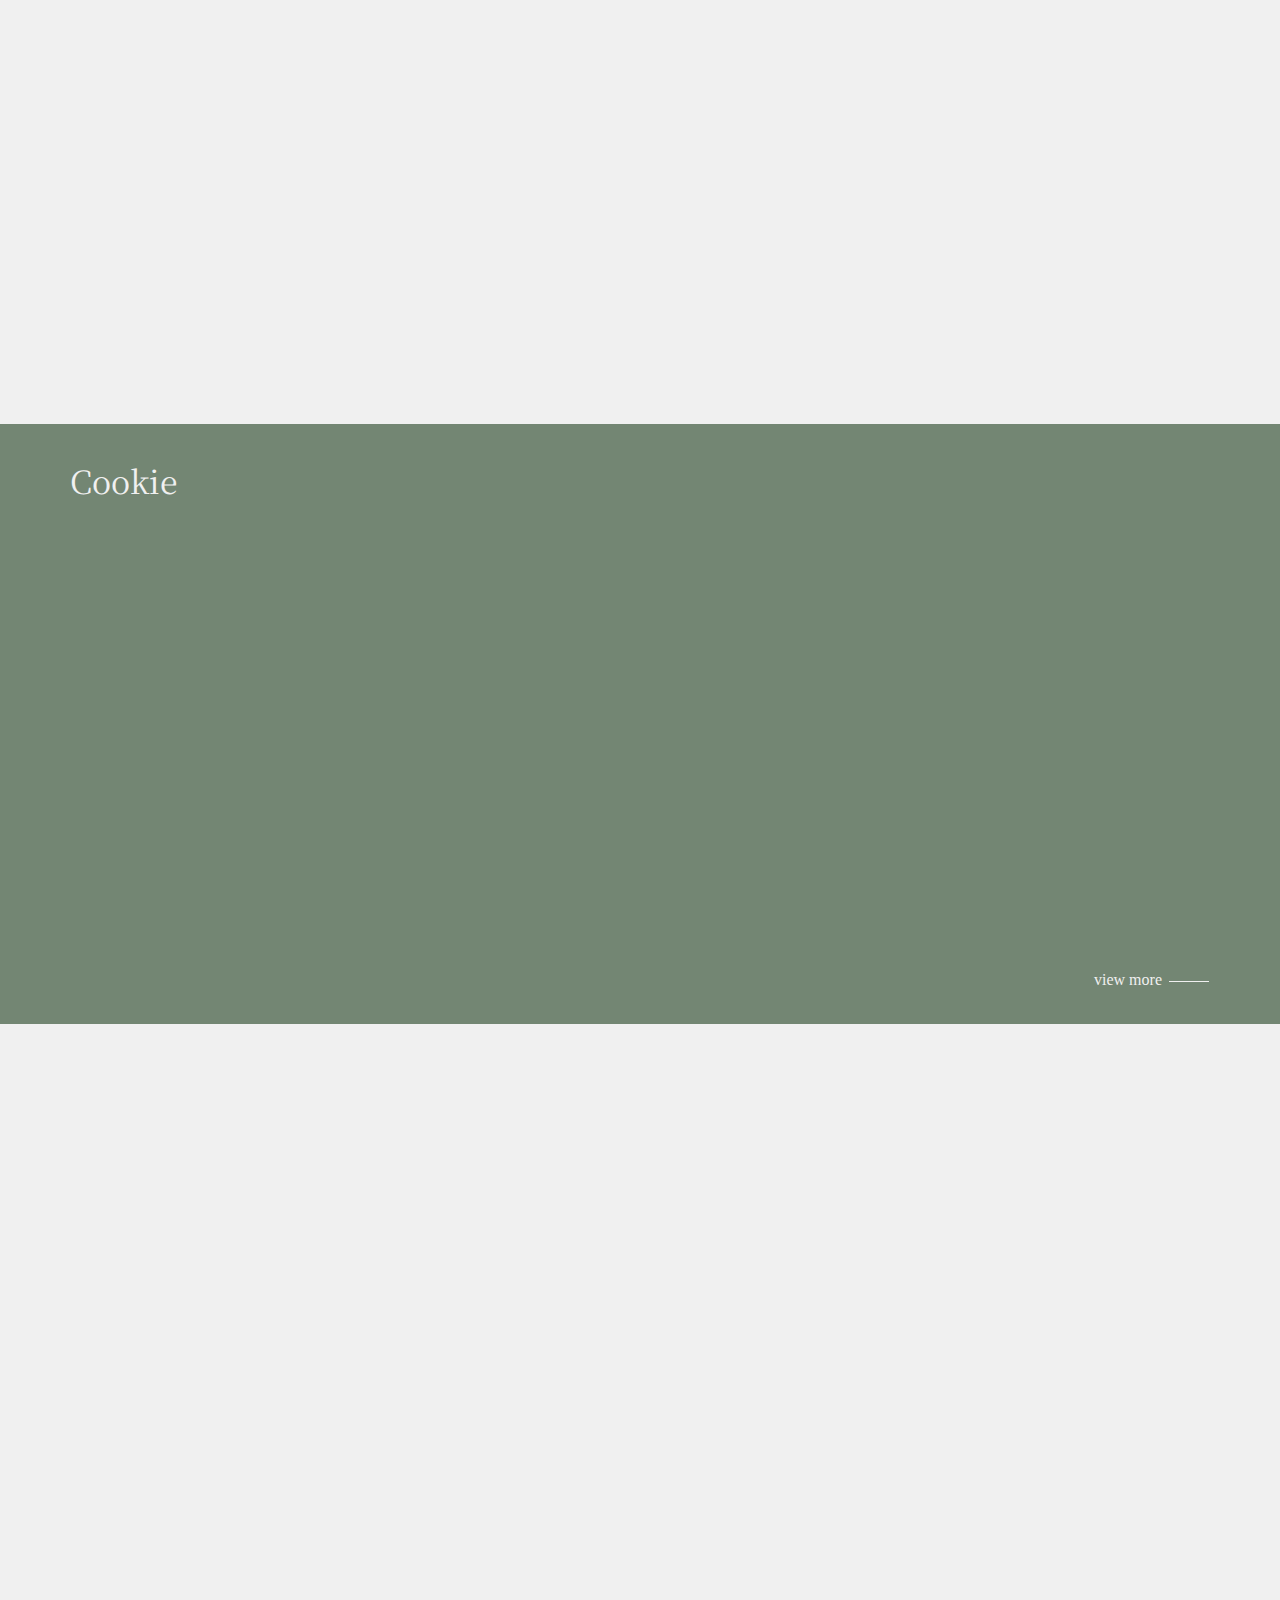
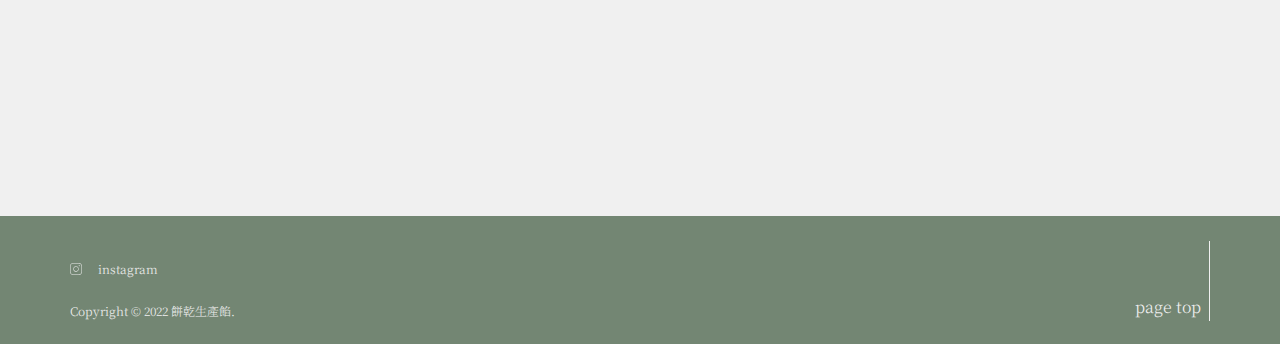
==== commit 84ac7a63: "完整版v1" ====
--- a/index.html
+++ b/index.html
@@ -42,7 +42,7 @@
     <main>
      <!-- main  start 讓我的內容要撐開使footer置底 -->
     <!-- 首圖start -->
-      <div class="banner">
+      <div class="banner orign wow fadeIn">
         <div class="banner-text  ">
           <h1 class="banner-text_title">餅乾生產餡</h1>
            <h3 class="banner-text_content">呈現最驚豔的味</h3>
@@ -53,7 +53,7 @@
       <!-- 簡介start -->
       <section class="intro container">
         <ul>
-          <li class="orign wow fadeIn">
+          <li class=" orign wow fadeIn ">
             <img src=".//public/images/lightwood.JPG" alt="">
             <div class="orign-text">
               <h4 class="orign-title text-lg">orgin</h4>
@@ -86,23 +86,23 @@
        <div class="cookie ">
          <div class="container">
           <h2 class="cookie-title">Cookie</h2>
-             <ul class="cookie-item ">
-              <li class="col-4"><a href="cookie.html"><img src="public/images/smashcookie.jpg" alt="">
+             <ul class="cookie-item wow fadeIn">
+              <li class="col-4"><a href="product.html"><img src="public/images/smashcookie.jpg" alt="">
                 <p>壓模餅乾</p>
               </a>
               </li>
-                 <li class="col-4"><a href="cookie.html"><img src="public/images/grelcookie.jpg" alt="">
+                 <li class="col-4"><a href="product.html"><img src="public/images/grelcookie.jpg" alt="">
                   <p>伯爵巧克力夾餡</p>
                 </a>
               </li>
-              <li class="col-4"><a href="cookie.html"><img src="public/images/cheesenew01.jpg" alt="">
+              <li class="col-4"><a href="product.html"><img src="public/images/cheesenew01.jpg" alt="">
                <p>辣起司胡椒條</p></a>
              
              </li>
                  
                 </li>
                  <li class="col-4">
-                  <a href="cookie.html">
+                  <a href="product.html">
                     <img src="public/images/snowball2.jpg" alt="">
                     <p>雪球餅乾</p>
                  </a>
@@ -110,12 +110,12 @@
                 
                </ul>
           <p class="cookie-viewMore">
-            <a class="viewMore" href="#">view more</a>
+            <a class="viewMore" href="product.html">view more</a>
           </p>
          </div>
       </div>
 
-      <div class="present">
+      <div class="present orign wow fadeIn" >
         <h2 class="present-title">送禮推薦</h2>
         <ul class="present-list  container">
           <li  class="present-item">
@@ -134,7 +134,7 @@
               <a href="#">view more</a>
             </div>
           </li>
-          <li class="present-item">
+          <li class="present-item cover-fit">
             <h4 class="present-item_title">鐵盒餅乾</h4>
             <img src="public/images/rectangel/大鐵盒正方形.jpg" alt="">
             <p>送禮最佳選擇挑這盒</p>
--- a/public/scss/all.css
+++ b/public/scss/all.css
@@ -367,7 +367,7 @@
   .nav-content_main a:nth-child(1) {
     margin-top: 80px;
   }
-  .nav-content_main a:nth-last-child() {
+  .nav-content_main a:nth-child(5) {
     margin-bottom: 70px;
   }
 }
@@ -608,14 +608,22 @@
   position: relative;
 }
 
-.cookie-item p {
+.cookie-item li p {
   position: absolute;
   width: 100%;
+  height: 36px;
   bottom: 0px;
   text-align: center;
   padding: 6px;
   background-color: rgba(22, 26, 20, 0.5);
   color: #F0F0F0;
+  -webkit-transition: all 1s;
+  transition: all 1s;
+}
+
+.cookie-item li:hover p {
+  padding: 75% 0px;
+  height: 100%;
 }
 
 @media (max-width: 767px) {
@@ -1050,13 +1058,9 @@
   width: 485px;
 }
 
-input {
-  display: block;
-  width: 485px;
-  margin: 0 auto;
+.input-primary {
   padding: 9px 16px;
   border: 1px solid rgba(48, 48, 48, 0.3);
-  margin-bottom: 16px;
   font-size: 16px;
   line-height: 1.5;
   border-radius: 4px;
@@ -1064,6 +1068,13 @@
 }
 
 input[name="password-login"] {
+  margin-bottom: 16px;
+}
+
+.input-login {
+  width: 485px;
+  display: block;
+  margin: 0 auto;
   margin-bottom: 16px;
 }
 
@@ -1105,7 +1116,7 @@
   form {
     width: 90%;
   }
-  input[type="text"] {
+  .input-login {
     width: 100%;
   }
   .forget {
@@ -1377,11 +1388,11 @@
 
 .order-title {
   text-align: center;
+  padding: 32px;
 }
 
 .shopping-main {
-  max-width: 978px;
-  padding: 0px 16px;
+  max-width: 946px;
   margin: 0 auto;
   display: -webkit-box;
   display: -ms-flexbox;
@@ -1389,6 +1400,7 @@
   -webkit-box-pack: justify;
       -ms-flex-pack: justify;
           justify-content: space-between;
+  margin-bottom: 64px;
 }
 
 .shopping-main form {
@@ -1397,19 +1409,30 @@
   border-radius: 4px;
 }
 
-.shopping-main form label {
+.order input:nth-last-child(1) {
+  margin-bottom: 24px;
+}
+
+.input-order {
+  width: 100%;
+  display: block;
+  margin-bottom: 16px;
+}
+
+.label-order {
+  display: block;
+  margin-bottom: 4px;
   font-size: 12px;
   color: rgba(22, 26, 20, 0.5);
 }
 
-.shopping-main form input {
-  margin: 0;
-  width: 100%;
-}
-
 .order {
-  width: 558px;
+  width: 58.985201%;
   padding: 24px;
+}
+
+.order h4 {
+  margin-bottom: 16px;
 }
 
 .cart {
@@ -1417,4 +1440,143 @@
   padding: 24px;
   margin-left: 24px;
 }
+
+.radio-order {
+  display: -webkit-box;
+  display: -ms-flexbox;
+  display: flex;
+  -webkit-box-align: center;
+      -ms-flex-align: center;
+          align-items: center;
+  margin-bottom: 24px;
+}
+
+.radio-order p {
+  color: rgba(22, 26, 20, 0.7);
+}
+
+.radio-order ul {
+  margin-left: 48px;
+}
+
+.btn-order {
+  width: 170px;
+  float: right;
+}
+
+.safe {
+  margin-bottom: 24px;
+}
+
+.backToProduct {
+  display: -webkit-box;
+  display: -ms-flexbox;
+  display: flex;
+  -webkit-box-align: center;
+      -ms-flex-align: center;
+          align-items: center;
+}
+
+.backToProduct a:nth-last-child(1) {
+  margin-left: 4px;
+}
+
+.cart-title {
+  padding: 16px 0px;
+}
+
+.line-cart {
+  height: 1px;
+  width: 100%;
+  background-color: rgba(48, 48, 48, 0.1);
+}
+
+.cart-item {
+  display: -webkit-box;
+  display: -ms-flexbox;
+  display: flex;
+  padding: 24px 0px;
+  border-bottom: 1px solid rgba(48, 48, 48, 0.1);
+}
+
+.cart-item > img {
+  width: 80px;
+}
+
+.item-main {
+  width: 100%;
+}
+
+.item-name, .item-price {
+  display: -webkit-box;
+  display: -ms-flexbox;
+  display: flex;
+  -webkit-box-pack: justify;
+      -ms-flex-pack: justify;
+          justify-content: space-between;
+  -webkit-box-align: center;
+      -ms-flex-align: center;
+          align-items: center;
+  padding-left: 12px;
+}
+
+.item-price {
+  height: 100%;
+}
+
+.number-cart {
+  width: 74px;
+  padding: 8px 16px;
+  border-radius: 4px;
+  border: 1px solid rgba(48, 48, 48, 0.1);
+  background-color: #F0F0F0;
+}
+
+.cost {
+  margin-top: 24px;
+}
+
+.cost li {
+  display: -webkit-box;
+  display: -ms-flexbox;
+  display: flex;
+  -webkit-box-pack: justify;
+      -ms-flex-pack: justify;
+          justify-content: space-between;
+}
+
+.cost .subTotal {
+  margin-bottom: 16px;
+}
+
+.cost .deliveryFree {
+  padding-bottom: 24px;
+  border-bottom: 1px solid rgba(48, 48, 48, 0.1);
+}
+
+.cost .total {
+  margin-top: 24px;
+}
+
+@media (max-width: 767px) {
+  .shopping-main {
+    -webkit-box-orient: vertical;
+    -webkit-box-direction: reverse;
+        -ms-flex-direction: column-reverse;
+            flex-direction: column-reverse;
+  }
+  .shopping-main form {
+    -webkit-box-shadow: none;
+            box-shadow: none;
+  }
+  .order, .cart {
+    width: 100%;
+  }
+  .cart {
+    margin-left: 0px;
+  }
+  .btn-order {
+    width: 100%;
+  }
+}
 /*# sourceMappingURL=all.css.map */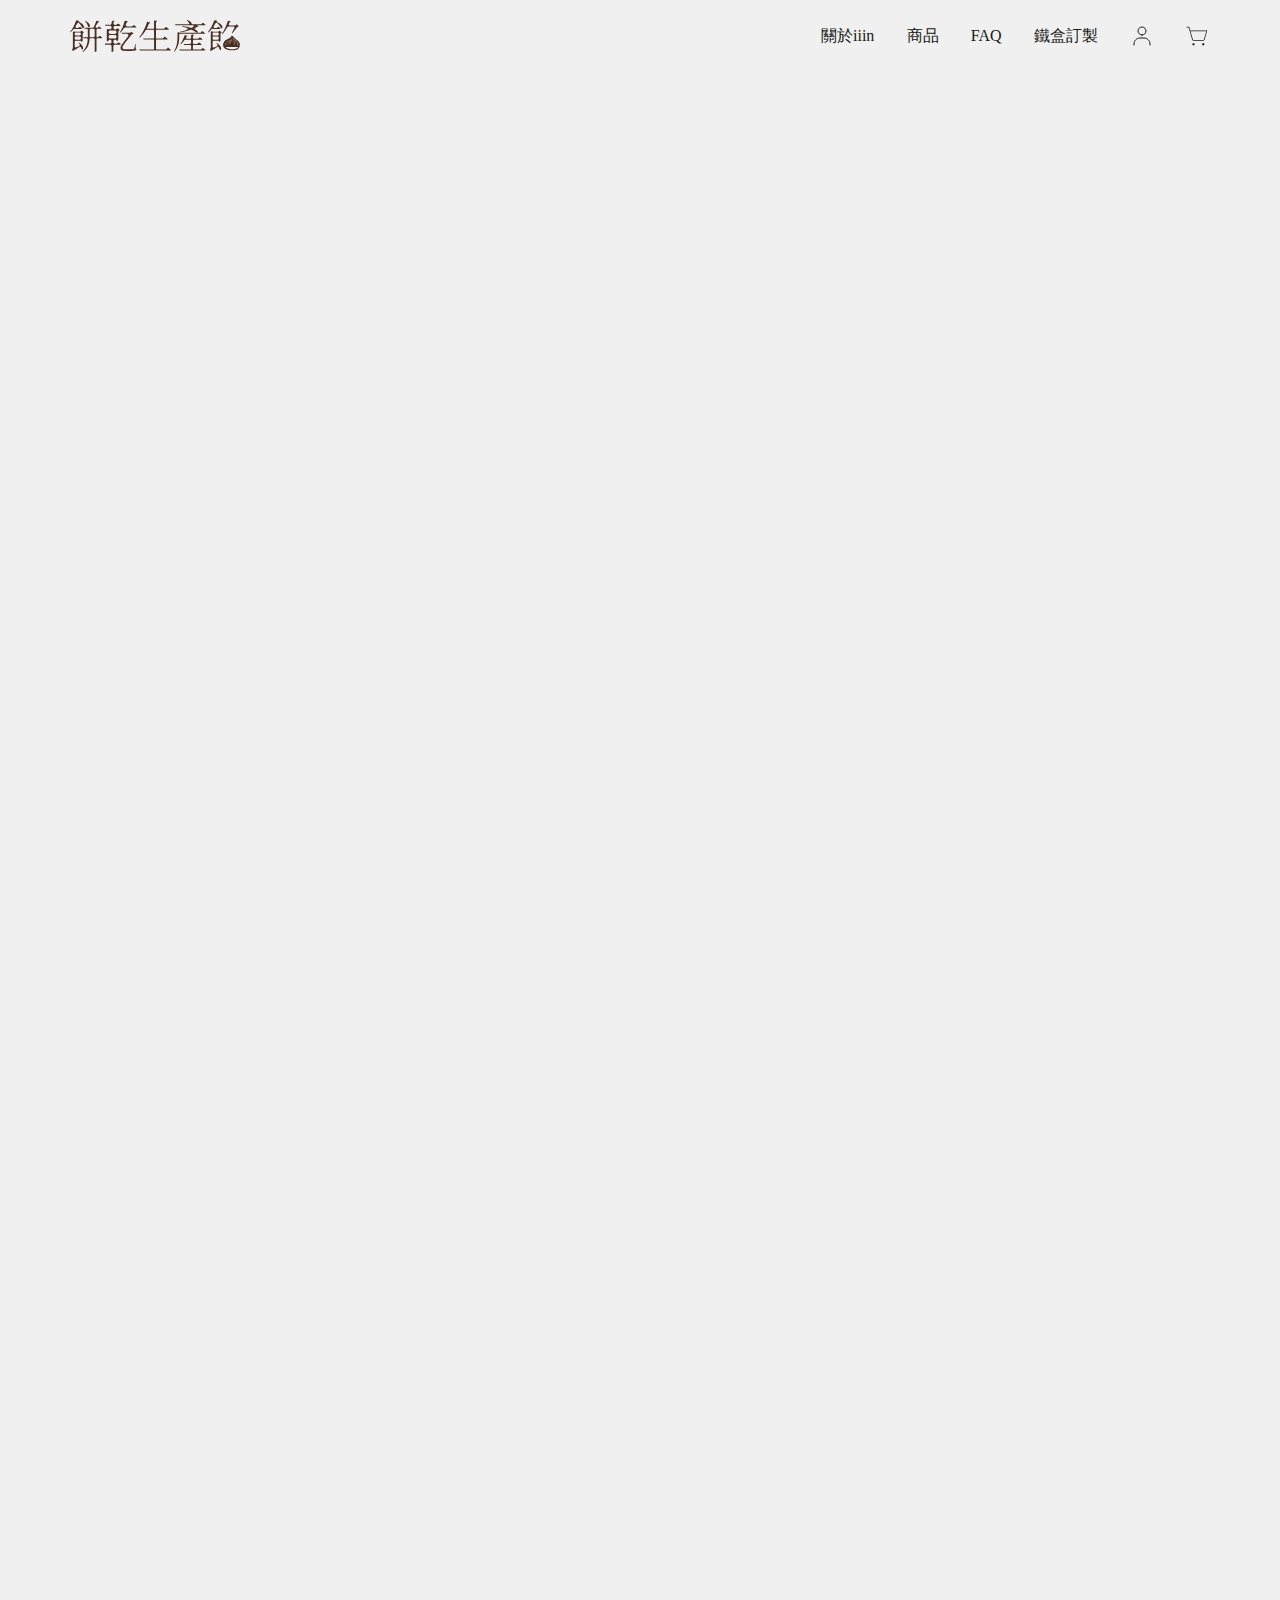
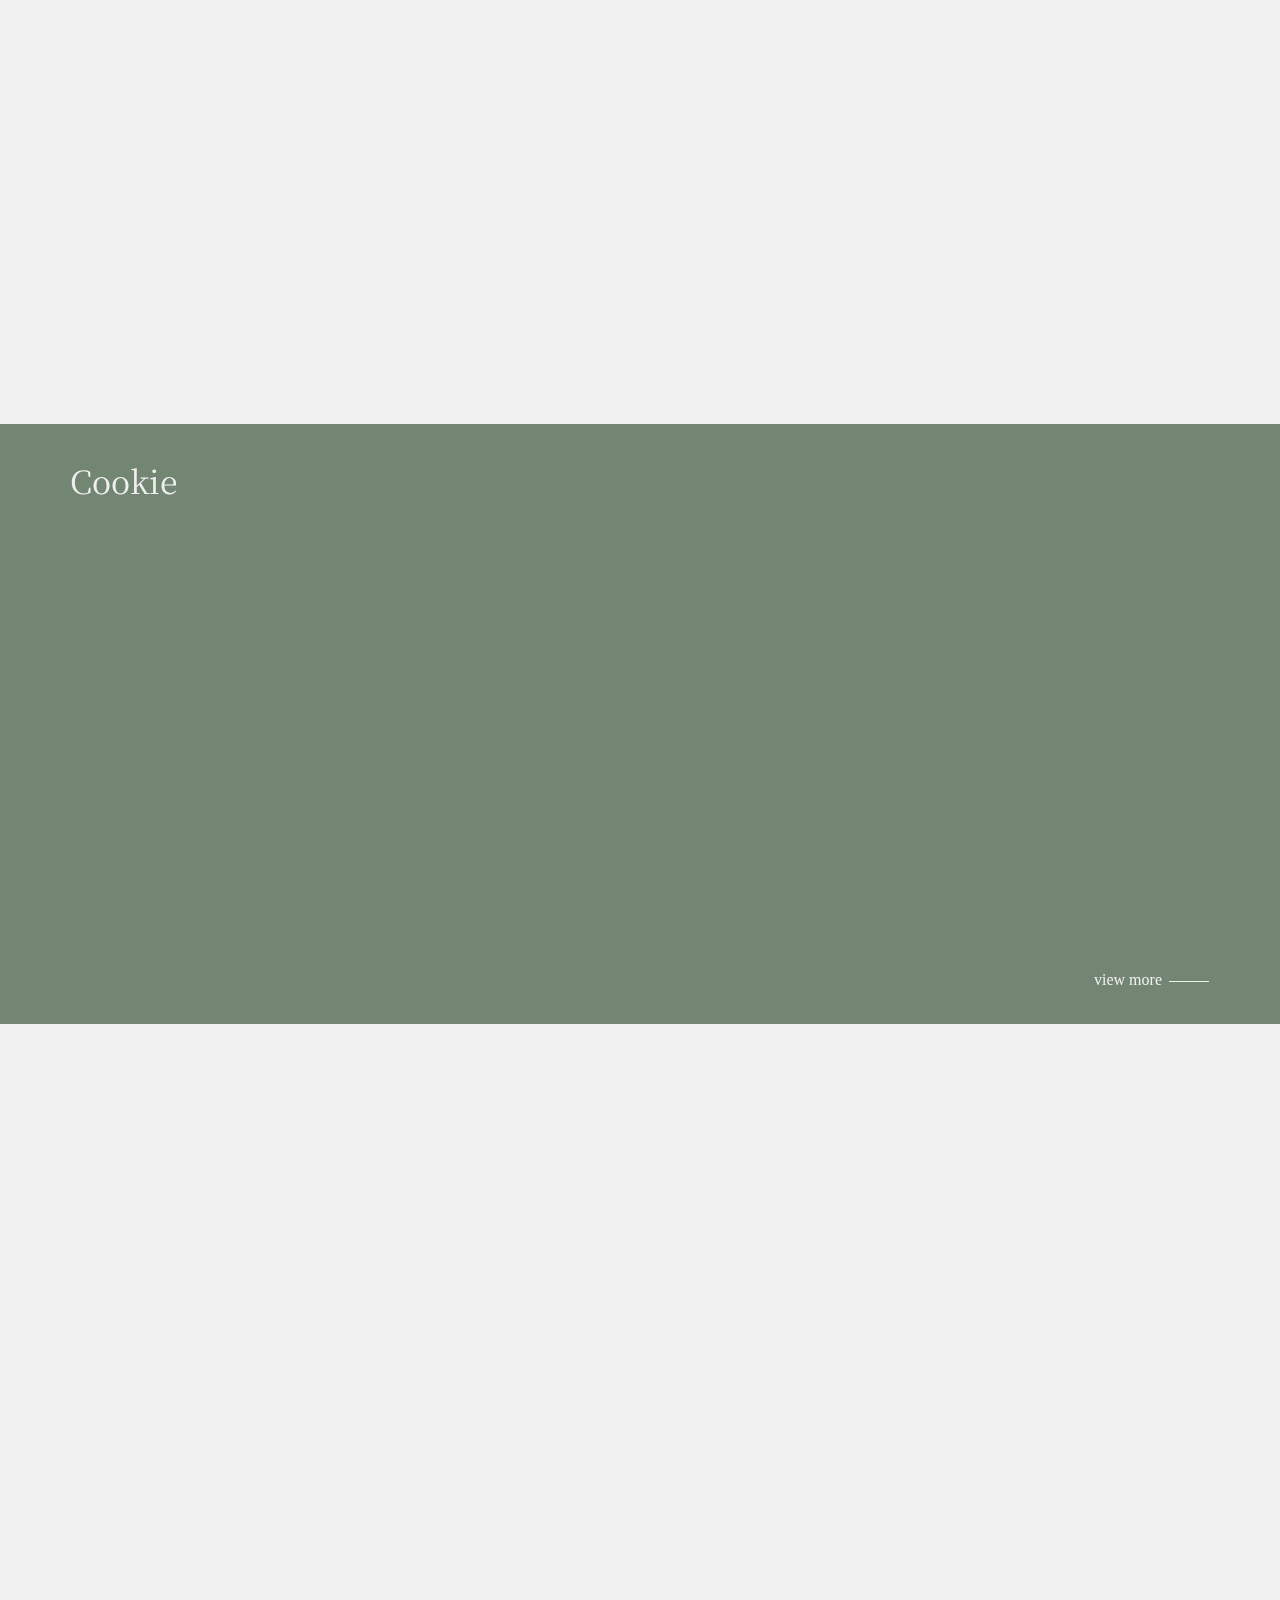
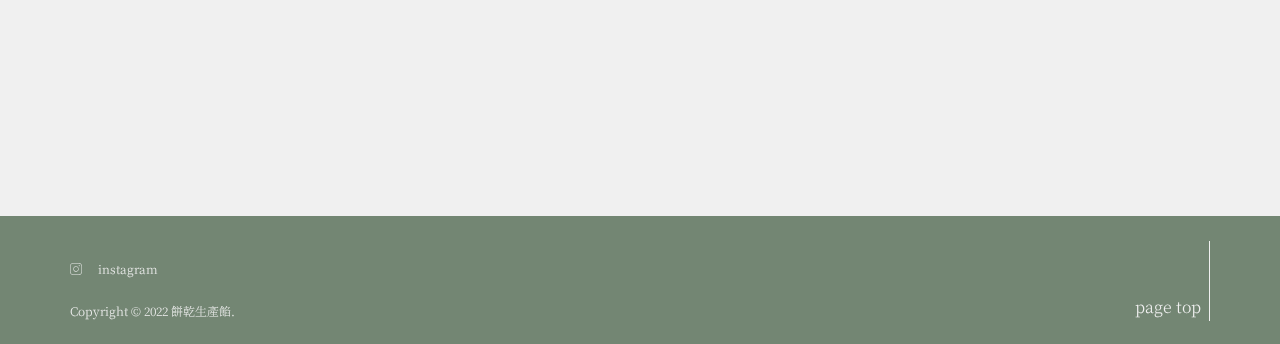
==== commit b17fe58a: "修改input line-height" ====
--- a/index.html
+++ b/index.html
@@ -16,6 +16,14 @@
     <title>餅乾生產餡-iiincookie</title>
 </head>
 <body>
+  <!-- loading start -->
+  <div class="loading-overlay">
+    <div class="loading-logo">
+      <img src="public/images/logo.svg" alt="">
+    </div>
+
+  </div>
+  <!-- loading end -->
   <!-- header start -->
  
     <header >
@@ -87,21 +95,21 @@
          <div class="container">
           <h2 class="cookie-title">Cookie</h2>
              <ul class="cookie-item wow fadeIn">
-              <li class="col-4"><a href="product.html"><img src="public/images/smashcookie.jpg" alt="">
+              <li class="col-3 col-6-md"><a href="product.html"><img src="public/images/smashcookie.jpg" alt="">
                 <p>壓模餅乾</p>
               </a>
               </li>
-                 <li class="col-4"><a href="product.html"><img src="public/images/grelcookie.jpg" alt="">
+                 <li class="col-3 col-6-md"><a href="product.html"><img src="public/images/grelcookie.jpg" alt="">
                   <p>伯爵巧克力夾餡</p>
                 </a>
               </li>
-              <li class="col-4"><a href="product.html"><img src="public/images/cheesenew01.jpg" alt="">
+              <li class="col-3 col-6-md"><a href="product.html"><img src="public/images/cheesenew01.jpg" alt="">
                <p>辣起司胡椒條</p></a>
              
              </li>
                  
                 </li>
-                 <li class="col-4">
+                 <li class="col-3 col-6-md">
                   <a href="product.html">
                     <img src="public/images/snowball2.jpg" alt="">
                     <p>雪球餅乾</p>
@@ -118,28 +126,36 @@
       <div class="present orign wow fadeIn" >
         <h2 class="present-title">送禮推薦</h2>
         <ul class="present-list  container">
-          <li  class="present-item">
+          <li  class="present-item col-4 col-12-md">
             <h4 class="present-item_title">精緻禮袋</h4>
+            <a  class="product-img_link"href="product.html">
             <img src="public/images/rectangel/littelbag.JPG" alt="">
+            </a>
             <p>一人一包獨享剛剛好</p>
             <div class="present-more">
-              <a href="#">view more</a>
+              <a href="product.html">view more</a>
             </div>
           </li>
-          <li class="present-item">
+
+          <li class="present-item col-4 col-12-md">
             <h4 class="present-item_title">紙盒禮盒</h4>
-            <img src="public/images/woodbox.jpg" alt="">
+            <a  class="product-img_link"href="product.html">
+                 <img src="public/images/woodbox.jpg" alt="">
+            </a>
             <p>三五好友聊天的好選擇</p>
             <div class="present-more">
-              <a href="#">view more</a>
+              <a href="product.html">view more</a>
             </div>
           </li>
-          <li class="present-item cover-fit">
+
+          <li class="present-item col-4 col-12-md">
             <h4 class="present-item_title">鐵盒餅乾</h4>
+            <a  class="product-img_link"href="product.html">
             <img src="public/images/rectangel/大鐵盒正方形.jpg" alt="">
+            </a>
             <p>送禮最佳選擇挑這盒</p>
             <div class="present-more">
-               <a href="#">view more</a>
+              <a href="product.html">view more</a>
             </div>
           </li>
         </ul>
@@ -162,12 +178,15 @@
           </ul>
         </div>
       </footer>
-<!-- jquery -->
-      <script src="https://code.jquery.com/jquery-3.6.0.min.js"></script>
-      <!-- wowjs -->
-      <script src="public/js/WOW-master/dist/wow.min.js"></script>
-      <!-- main js -->
-      <script src=".//public/js/all.js"></script>
+                          <!-- jquery -->
+<script src="https://code.jquery.com/jquery-3.6.0.min.js"></script>
+                          <!-- gsap -->
+<script src="https://cdnjs.cloudflare.com/ajax/libs/gsap/3.10.4/gsap.min.js"></script>
+                          <!-- wow -->
+<script src="public/js/WOW-master/dist/wow.min.js"></script>
+                      <!--  main jquery -->
+<script src="public/js/all.js"></script>
+    
    
         
     
--- a/public/scss/all.css
+++ b/public/scss/all.css
@@ -166,18 +166,85 @@
   transition: all .5s;
   border: none;
   font-size: 16px;
+  line-height: inherit;
 }
 
 .btn-primary:hover {
   background-color: #5C685A;
 }
 
+.col-4 {
+  width: calc(100% / 3 - 24px);
+  margin: 0 12px;
+}
+
+.col-4 {
+  width: calc((100% - 48px) /3);
+}
+
 .col-3 {
-  width: calc(100% / 4 - 24px);
-}
-
-.col-4 {
   width: calc( (100% - 72px) / 4);
+}
+
+@media (max-width: 767px) {
+  .col-6-md {
+    width: calc( (100% - 24px) / 2);
+  }
+  .col-12-md {
+    width: 100%;
+  }
+}
+
+.wrap {
+  margin-top: 72px;
+}
+
+.loading-overlay {
+  position: fixed;
+  top: 0;
+  width: 100vw;
+  height: 100vh;
+  background-color: #F0F0F0;
+  z-index: 999;
+  display: -webkit-box;
+  display: -ms-flexbox;
+  display: flex;
+  -webkit-box-pack: center;
+      -ms-flex-pack: center;
+          justify-content: center;
+  -webkit-box-align: center;
+      -ms-flex-align: center;
+          align-items: center;
+}
+
+.loading-overlay.active {
+  opacity: 0;
+  -webkit-transition: all 1s  1s;
+  transition: all 1s  1s;
+  z-index: -99;
+}
+
+.loading-logo {
+  -webkit-animation: loading 3s linear infinite;
+          animation: loading 3s linear infinite;
+}
+
+@-webkit-keyframes loading {
+  0% {
+    opacity: 0;
+  }
+  100% {
+    opacity: 1;
+  }
+}
+
+@keyframes loading {
+  0% {
+    opacity: 0;
+  }
+  100% {
+    opacity: 1;
+  }
 }
 
 main {
@@ -372,6 +439,87 @@
   }
 }
 
+footer {
+  background-color: #738673;
+}
+
+.footer-content {
+  display: -webkit-box;
+  display: -ms-flexbox;
+  display: flex;
+  -webkit-box-pack: justify;
+      -ms-flex-pack: justify;
+          justify-content: space-between;
+  -webkit-box-align: end;
+      -ms-flex-align: end;
+          align-items: flex-end;
+  color: #F0F0F0;
+}
+
+.footer-content li {
+  padding-top: 44px;
+  padding-bottom: 24px;
+}
+
+.footer-content .pagetop {
+  position: relative;
+  padding-right: 9px;
+}
+
+.footer-content .pagetop a {
+  color: #F0F0F0;
+  font-family: 'Noto Serif TC', serif;
+  font-weight: 300;
+  -webkit-transition: all .5s;
+  transition: all .5s;
+}
+
+.footer-content .pagetop a:hover {
+  color: rgba(240, 240, 240, 0.5);
+}
+
+.footer-content .pagetop a:hover::before {
+  background-color: rgba(240, 240, 240, 0.5);
+}
+
+.footer-content .pagetop a::before {
+  position: absolute;
+  content: "";
+  height: 80px;
+  width: 1px;
+  top: -10px;
+  right: 0px;
+  background-color: #F0F0F0;
+  -webkit-transition: all .5s;
+  transition: all .5s;
+}
+
+.instagram {
+  display: -webkit-box;
+  display: -ms-flexbox;
+  display: flex;
+  font-size: 12px;
+  -webkit-box-align: center;
+      -ms-flex-align: center;
+          align-items: center;
+  font-family: 'Noto Serif TC', serif;
+  font-weight: 300;
+  padding-bottom: 24px;
+  color: #F0F0F0;
+}
+
+.instagram img {
+  margin-right: 16px;
+  color: #F0F0F0;
+  font-weight: 300;
+}
+
+.copyright {
+  font-size: 12px;
+  font-family: 'Noto Serif TC', serif;
+  font-weight: 300;
+}
+
 .banner {
   padding-bottom: 66.67%;
   margin-top: 72px;
@@ -416,7 +564,7 @@
     padding-right: 10px;
   }
   .banner .banner-text .banner-text_content {
-    padding-top: 0px;
+    padding-top: 35px;
     font-size: 12px;
   }
 }
@@ -520,33 +668,26 @@
 
 @media (max-width: 767px) {
   .intro {
-    margin: 80px 0px;
-  }
-  .intro .orign {
+    margin: 64px 0px;
+  }
+  .intro .orign, .intro .package {
     -webkit-box-orient: vertical;
     -webkit-box-direction: reverse;
         -ms-flex-direction: column-reverse;
             flex-direction: column-reverse;
   }
-  .intro .orign img {
+  .intro .orign img, .intro .package img {
     width: 100%;
   }
-  .intro .orign .orign-text {
+  .intro .orign .orign-text, .intro .package .orign-text {
     width: 100%;
     margin-left: 0px;
-  }
-  .intro .package {
-    -webkit-box-orient: vertical;
-    -webkit-box-direction: reverse;
-        -ms-flex-direction: column-reverse;
-            flex-direction: column-reverse;
-  }
-  .intro .package img {
-    width: 100%;
+    margin-bottom: 24px;
   }
   .intro .package .package-text {
     width: 100%;
     margin-right: 0px;
+    margin-bottom: 24px;
   }
 }
 
@@ -604,7 +745,6 @@
 }
 
 .cookie-item li {
-  width: calc( (100% - 72px) / 4);
   position: relative;
 }
 
@@ -636,7 +776,6 @@
     padding-bottom: 24px;
   }
   .cookie-item li {
-    width: calc( (100% - 24px) / 2);
     margin-bottom: 16px;
     position: relative;
   }
@@ -664,11 +803,28 @@
 }
 
 .present-list .present-item {
-  width: calc( (100% - 72px) / 3);
   position: relative;
 }
 
+.present-list .present-item .product-img_link {
+  overflow: hidden;
+  display: block;
+  width: 100%;
+}
+
+.present-list .present-item .product-img_link img {
+  cursor: pointer;
+  -webkit-transition: all 1.5s;
+  transition: all 1.5s;
+}
+
+.present-list .present-item .product-img_link img:hover {
+  -webkit-transform: scale(1.1);
+          transform: scale(1.1);
+}
+
 .present-list .present-item .present-item_title {
+  text-align: center;
   -webkit-writing-mode: vertical-lr;
       -ms-writing-mode: tb-lr;
           writing-mode: vertical-lr;
@@ -677,6 +833,7 @@
   left: 24px;
   letter-spacing: 8px;
   font-weight: 500;
+  z-index: 5;
 }
 
 .present-list .present-item p {
@@ -730,7 +887,6 @@
             flex-direction: column;
   }
   .present-list .present-item {
-    width: 100%;
     margin-bottom: 100px;
   }
   .present-list .present-item p {
@@ -743,92 +899,11 @@
   }
 }
 
-footer {
-  background-color: #738673;
-}
-
-.footer-content {
-  display: -webkit-box;
-  display: -ms-flexbox;
-  display: flex;
-  -webkit-box-pack: justify;
-      -ms-flex-pack: justify;
-          justify-content: space-between;
-  -webkit-box-align: end;
-      -ms-flex-align: end;
-          align-items: flex-end;
-  color: #F0F0F0;
-}
-
-.footer-content li {
-  padding-top: 44px;
-  padding-bottom: 24px;
-}
-
-.footer-content .pagetop {
-  position: relative;
-  padding-right: 9px;
-}
-
-.footer-content .pagetop a {
-  color: #F0F0F0;
-  font-family: 'Noto Serif TC', serif;
-  font-weight: 300;
-  -webkit-transition: all .5s;
-  transition: all .5s;
-}
-
-.footer-content .pagetop a:hover {
-  color: rgba(240, 240, 240, 0.5);
-}
-
-.footer-content .pagetop a:hover::before {
-  background-color: rgba(240, 240, 240, 0.5);
-}
-
-.footer-content .pagetop a::before {
-  position: absolute;
-  content: "";
-  height: 80px;
-  width: 1px;
-  top: -10px;
-  right: 0px;
-  background-color: #F0F0F0;
-  -webkit-transition: all .5s;
-  transition: all .5s;
-}
-
-.instagram {
-  display: -webkit-box;
-  display: -ms-flexbox;
-  display: flex;
-  font-size: 12px;
-  -webkit-box-align: center;
-      -ms-flex-align: center;
-          align-items: center;
-  font-family: 'Noto Serif TC', serif;
-  font-weight: 300;
-  padding-bottom: 24px;
-  color: #F0F0F0;
-}
-
-.instagram img {
-  margin-right: 16px;
-  color: #F0F0F0;
-  font-weight: 300;
-}
-
-.copyright {
-  font-size: 12px;
-  font-family: 'Noto Serif TC', serif;
-  font-weight: 300;
-}
-
 .cookie-wrapper {
   margin-top: 72px;
 }
 
-.cookie-wrapper h2 {
+.product-title {
   text-align: center;
   padding-top: 32px;
   padding-bottom: 48px;
@@ -859,9 +934,23 @@
   margin-right: 0;
 }
 
+.product-list .product-item a {
+  display: block;
+  width: 100%;
+  overflow: hidden;
+  border-radius: 4px;
+}
+
 .product-list .product-item img {
   border-radius: 4px;
   cursor: pointer;
+  -webkit-transition: all 1.5s;
+  transition: all 1.5s;
+}
+
+.product-list .product-item img:hover {
+  -webkit-transform: scale(1.1);
+          transform: scale(1.1);
 }
 
 .product-list .product-item h5 {
@@ -915,6 +1004,9 @@
     font-size: 12px;
     padding: 8px 0px;
   }
+  .product-title {
+    font-size: 24px;
+  }
 }
 
 .col-6 {
@@ -969,10 +1061,20 @@
 .sub-product li {
   width: calc((100% - (24px * 4)) / 5);
   margin-right: 24px;
+  margin-bottom: 16px;
 }
 
 .sub-product li:nth-child(5n) {
   margin-right: 0;
+}
+
+.sub-product li img {
+  margin-bottom: 0px;
+  border: 2px solid #F0F0F0;
+}
+
+.sub-product > li > img.active {
+  border: 2px solid #738673;
 }
 
 .product-info {
@@ -1045,7 +1147,11 @@
   margin-top: 72px;
 }
 
-.loginpage .welcome {
+.loginpage {
+  margin-bottom: 72px;
+}
+
+.loginpage .login-title {
   text-align: center;
   padding-bottom: 32px;
 }
@@ -1113,6 +1219,9 @@
 }
 
 @media (max-width: 767px) {
+  .login-title {
+    font-size: 24px;
+  }
   form {
     width: 90%;
   }
@@ -1246,7 +1355,7 @@
   border-radius: 4px;
 }
 
-.faq-title {
+.faq-list_title {
   display: -webkit-box;
   display: -ms-flexbox;
   display: flex;
@@ -1256,7 +1365,7 @@
   font-size: 18px;
 }
 
-.faq-title_p {
+.faq-list_p {
   padding-top: 24px;
   display: none;
   color: rgba(22, 26, 20, 0.7);
@@ -1311,8 +1420,11 @@
 }
 
 @media (max-width: 767px) {
+  .faq-list_title {
+    font-size: 16px;
+  }
   .faq-title {
-    font-size: 16px;
+    font-size: 24px;
   }
 }
 
@@ -1328,16 +1440,14 @@
   max-width: 404px;
   background-color: #C0B3A2;
   position: absolute;
-  padding: 0px 40px;
-  padding-bottom: 80px;
+  padding: 64px 40px;
   left: 12.45614%;
-  margin-top: 20%;
+  margin-top: 18%;
   z-index: 3;
   border-radius: 4px;
 }
 
 .about-main .about-text h2 {
-  padding-top: 32px;
   padding-bottom: 50px;
   position: relative;
 }
@@ -1409,7 +1519,7 @@
   border-radius: 4px;
 }
 
-.order input:nth-last-child(1) {
+.order input:nth-last-child(4) {
   margin-bottom: 24px;
 }
 
@@ -1424,6 +1534,10 @@
   margin-bottom: 4px;
   font-size: 12px;
   color: rgba(22, 26, 20, 0.5);
+}
+
+.label-order span {
+  color: #D71818;
 }
 
 .order {
@@ -1558,7 +1672,14 @@
   margin-top: 24px;
 }
 
+.input-delivery {
+  margin-bottom: 24px;
+}
+
 @media (max-width: 767px) {
+  .order-title {
+    font-size: 24px;
+  }
   .shopping-main {
     -webkit-box-orient: vertical;
     -webkit-box-direction: reverse;
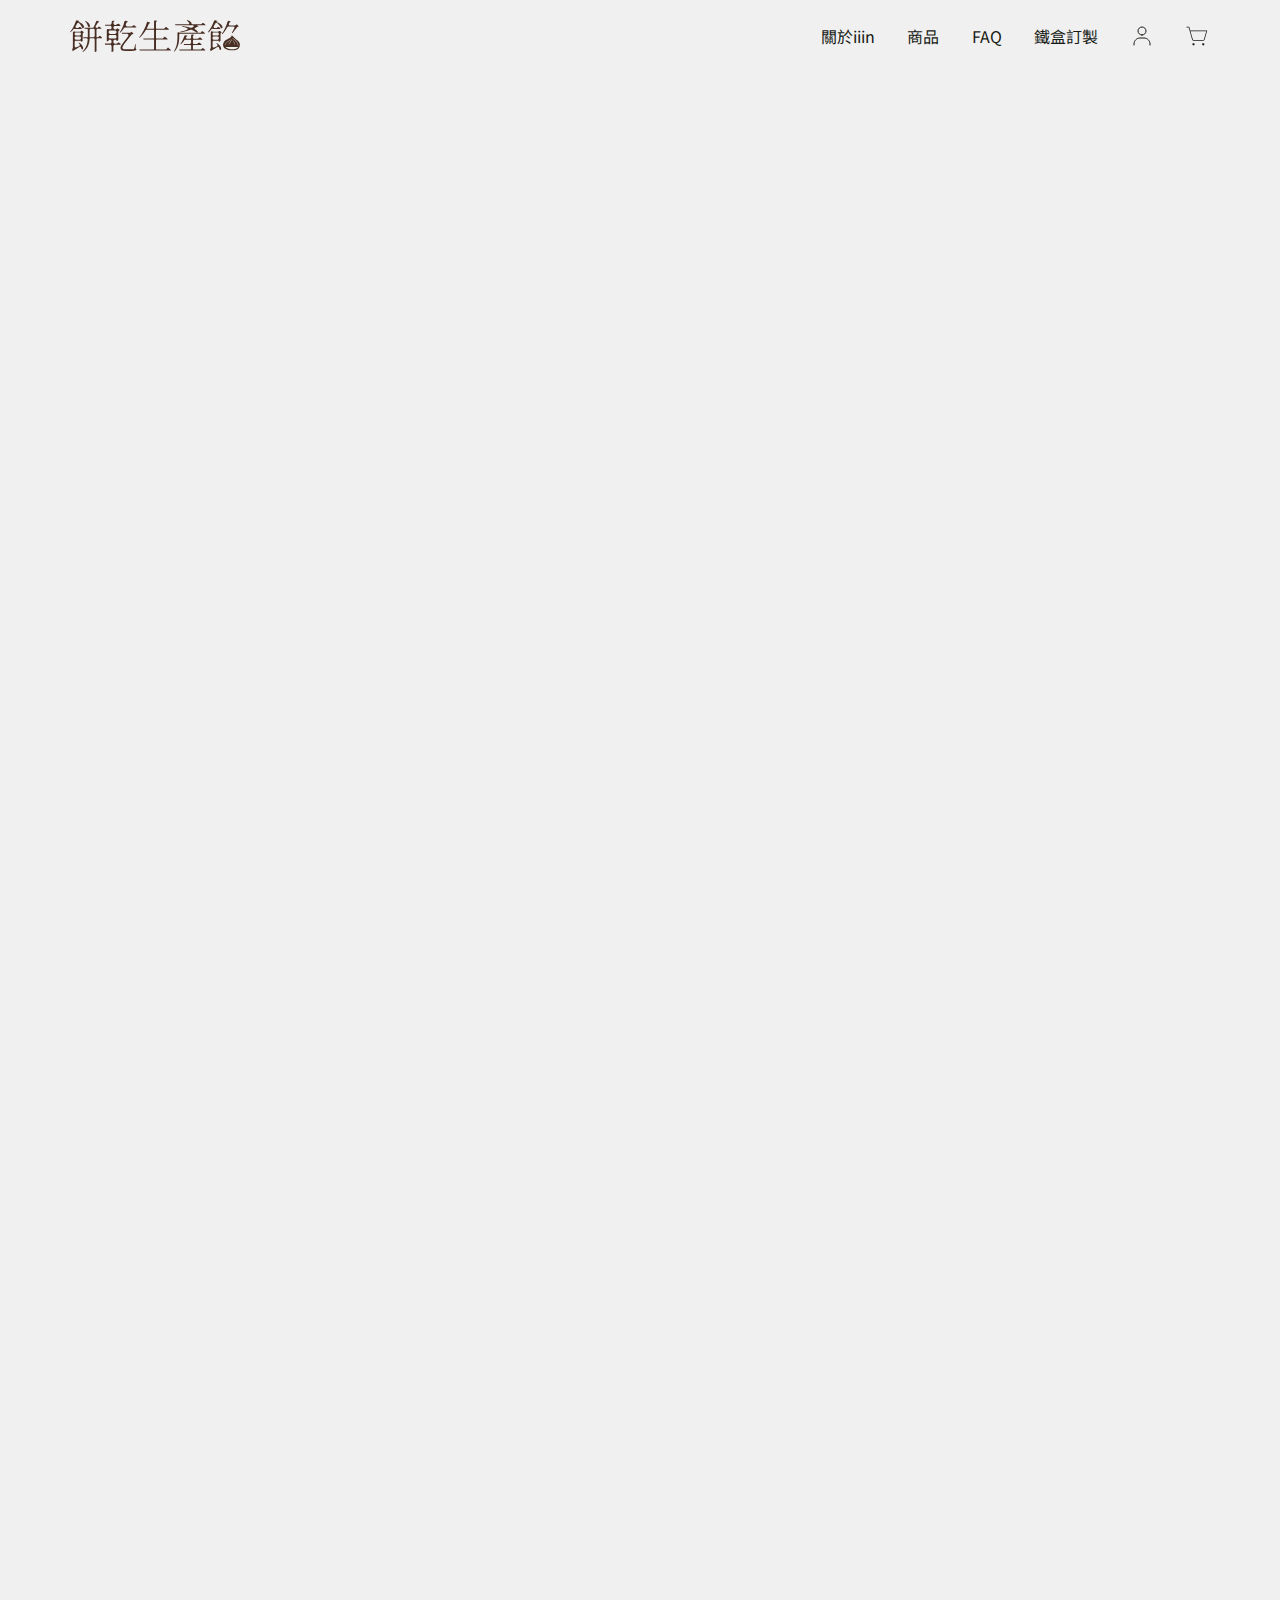
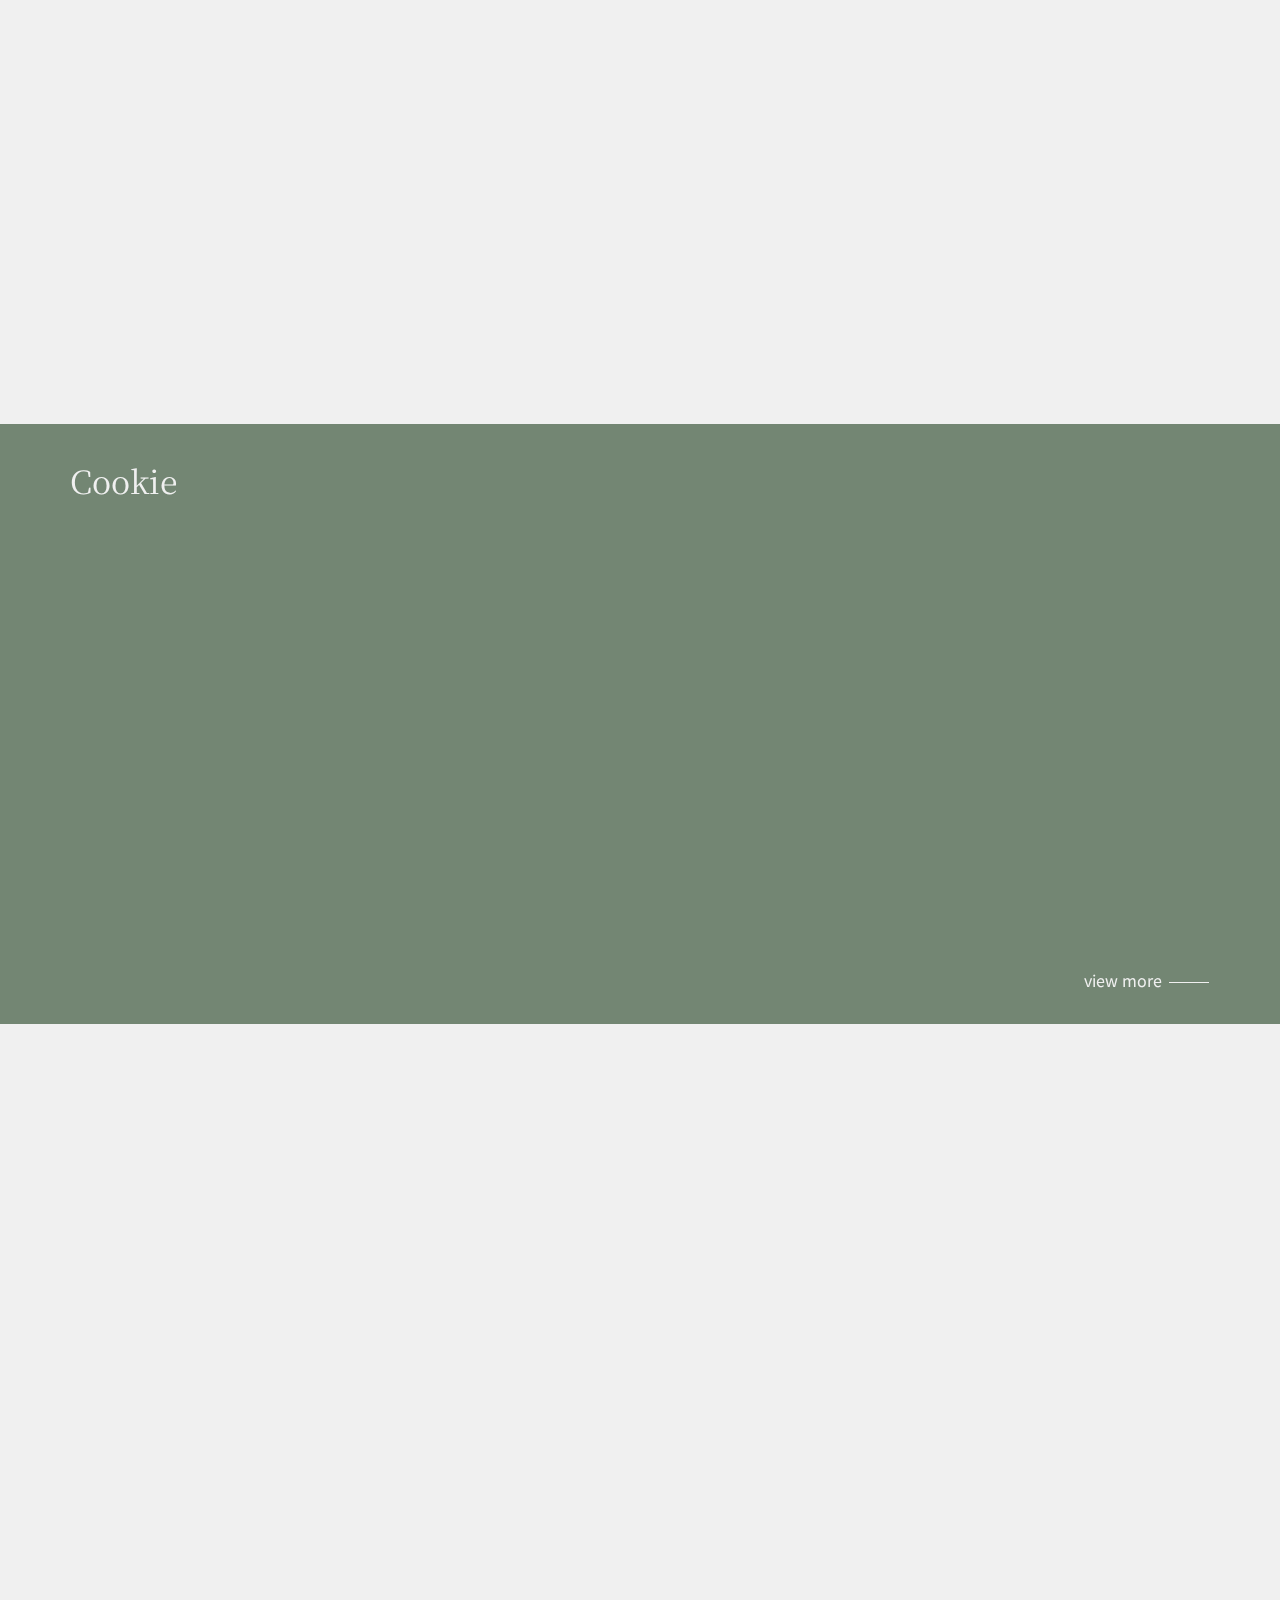
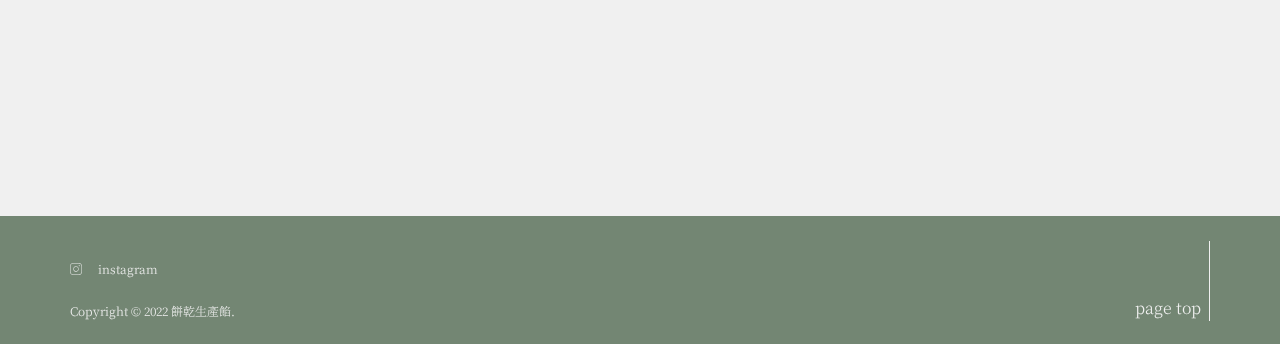
==== commit 1c5e47e8: "更新漢堡選單 字體測試" ====
--- a/index.html
+++ b/index.html
@@ -4,6 +4,7 @@
     <meta charset="UTF-8">
     <meta http-equiv="X-UA-Compatible" content="IE=edge">
     <meta name="viewport" content="width=device-width, initial-scale=1.0">
+    <!-- fonts -->
     <link rel="preconnect" href="https://fonts.googleapis.com">
     <link rel="preconnect" href="https://fonts.gstatic.com" crossorigin>
     <link href="https://fonts.googleapis.com/css2?family=Noto+Sans+TC&family=Noto+Serif+TC:wght@300;400;500&display=swap" rel="stylesheet">
--- a/public/scss/all.css
+++ b/public/scss/all.css
@@ -77,7 +77,7 @@
 }
 
 body {
-  font-family: "Noto Sans TC", sans-serif " , Noto Serif TC", serif;
+  font-family: 'Noto Sans TC' , ' Noto Serif TC' ,  sans-serif;
   font-weight: 400;
   background-color: #F0F0F0;
   color: #161A14;
@@ -170,7 +170,7 @@
 }
 
 .btn-primary:hover {
-  background-color: #5C685A;
+  background-color: #8C9B8F;
 }
 
 .col-4 {
@@ -197,6 +197,24 @@
 
 .wrap {
   margin-top: 72px;
+}
+
+input {
+  -webkit-appearance: none;
+     -moz-appearance: none;
+          appearance: none;
+}
+
+input[type="checkbox"] {
+  -webkit-appearance: checkbox;
+     -moz-appearance: checkbox;
+          appearance: checkbox;
+}
+
+input[type="radio"] {
+  -webkit-appearance: radio;
+     -moz-appearance: radio;
+          appearance: radio;
 }
 
 .loading-overlay {
@@ -435,7 +453,7 @@
     margin-top: 80px;
   }
   .nav-content_main a:nth-child(5) {
-    margin-bottom: 70px;
+    margin-bottom: 80px;
   }
 }
 
@@ -977,7 +995,7 @@
 }
 
 .product-list .product-item .btn-primary:hover {
-  background-color: #5C685A;
+  background-color: #8C9B8F;
 }
 
 @media (max-width: 767px) {
@@ -1638,6 +1656,10 @@
   height: 100%;
 }
 
+.item-name > img {
+  cursor: pointer;
+}
+
 .number-cart {
   width: 74px;
   padding: 8px 16px;
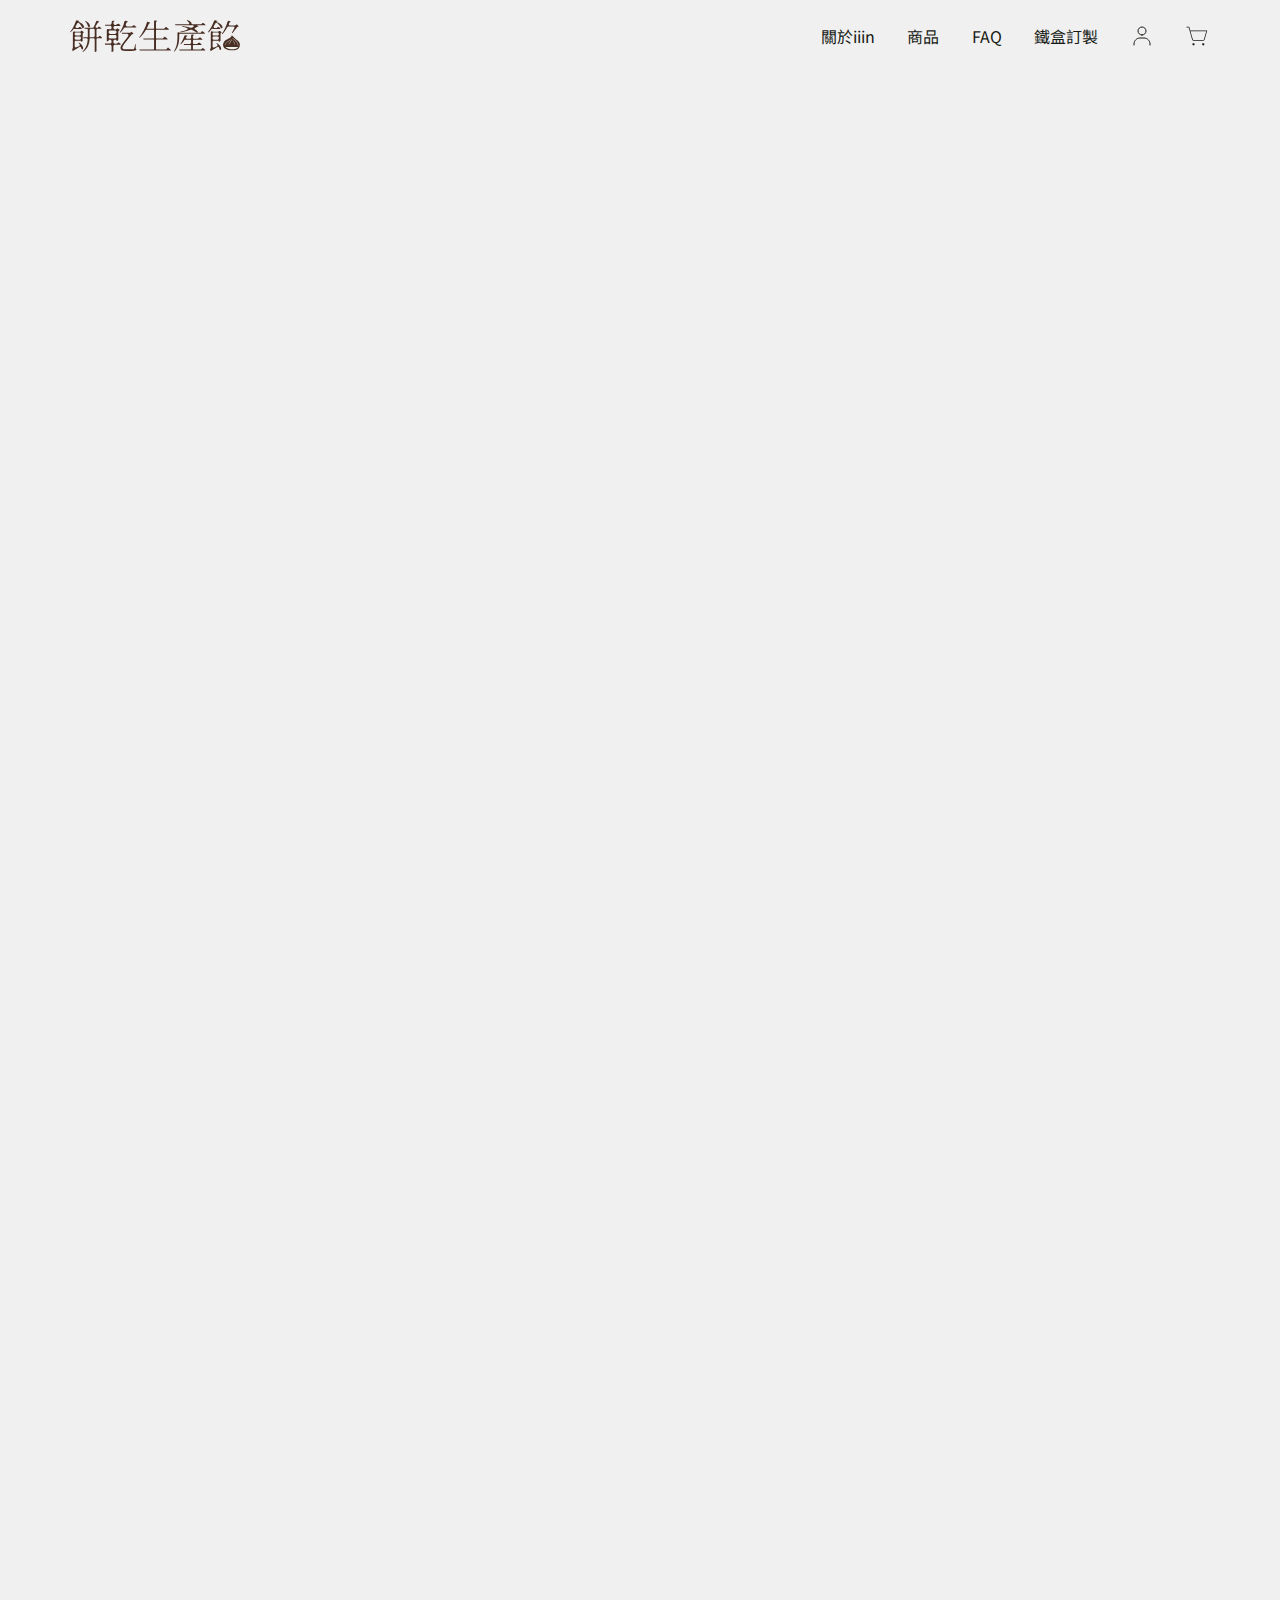
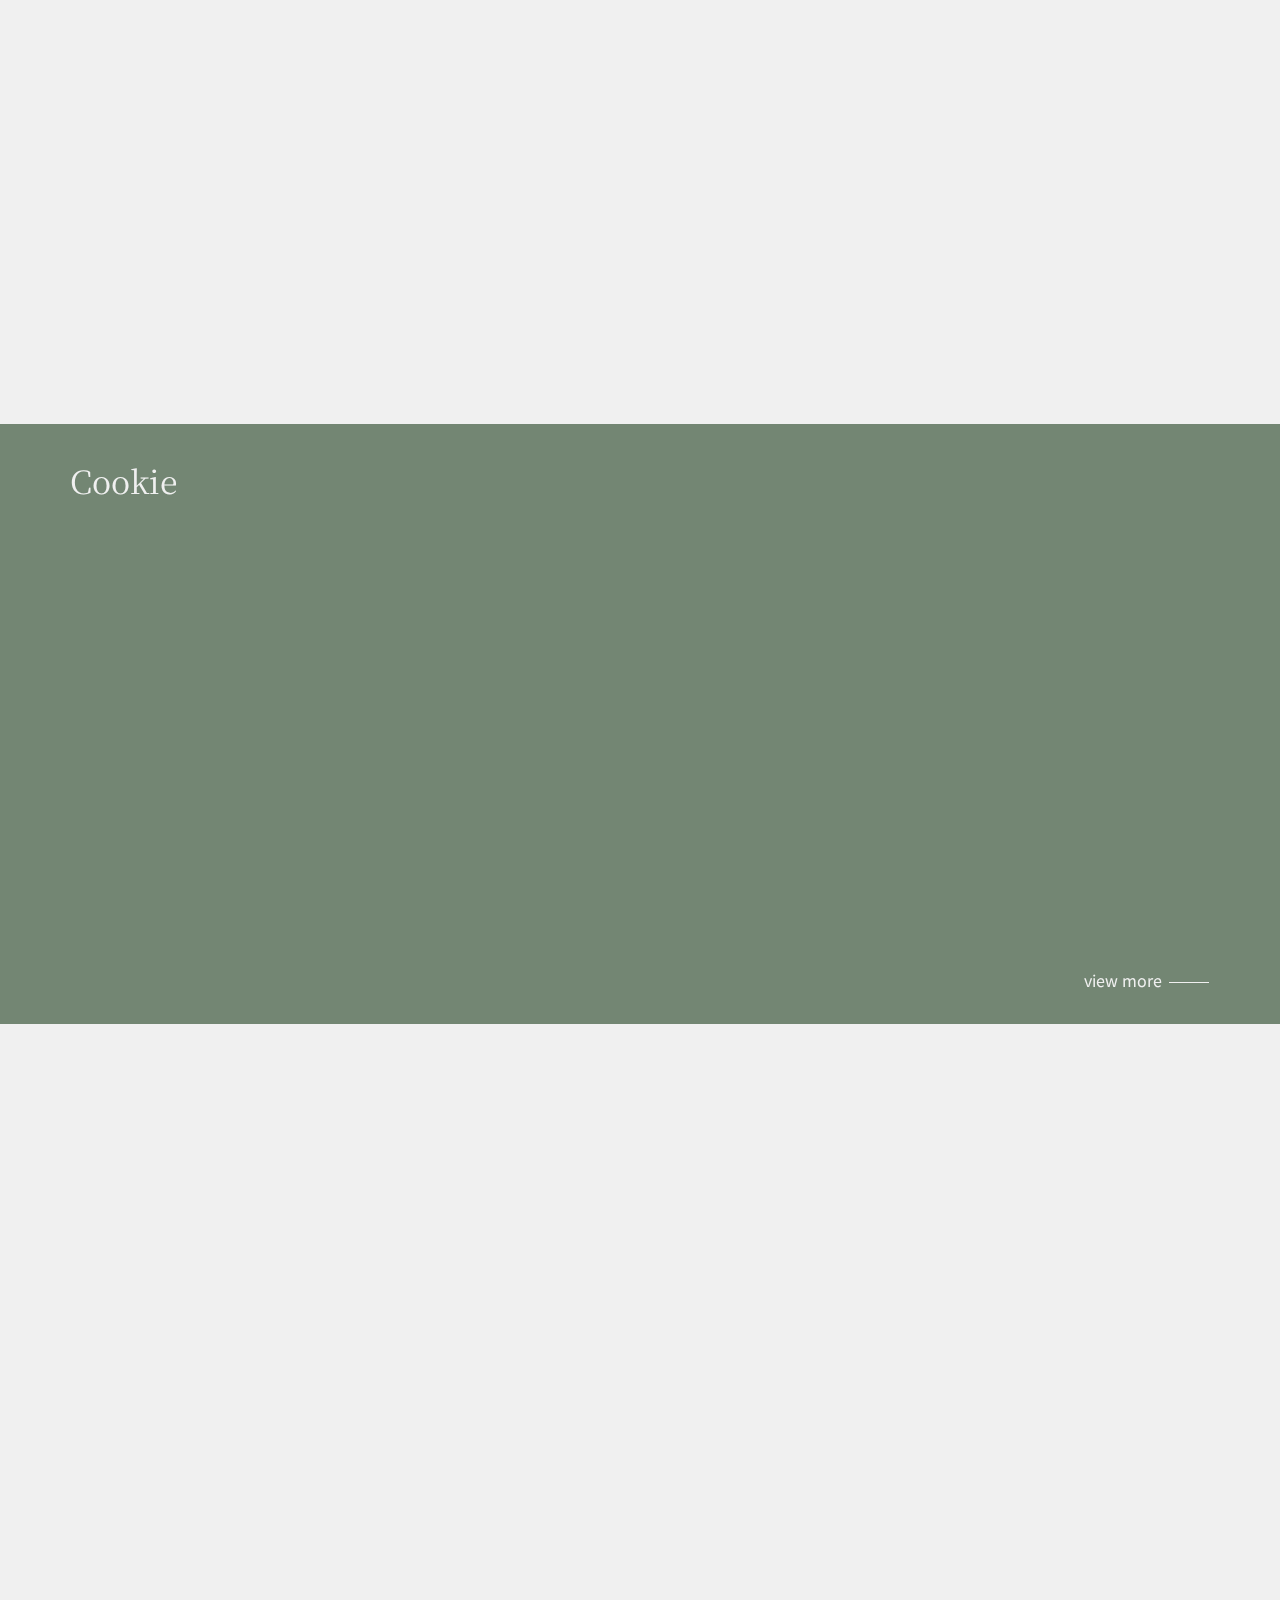
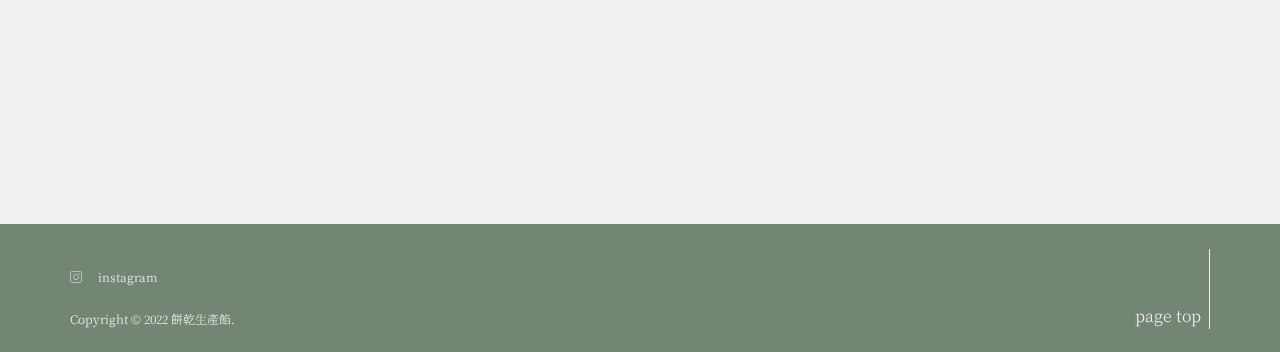
==== commit 31cf8a20: "更新圖片大小" ====
--- a/index.html
+++ b/index.html
@@ -8,12 +8,10 @@
     <link rel="preconnect" href="https://fonts.googleapis.com">
     <link rel="preconnect" href="https://fonts.gstatic.com" crossorigin>
     <link href="https://fonts.googleapis.com/css2?family=Noto+Sans+TC&family=Noto+Serif+TC:wght@300;400;500&display=swap" rel="stylesheet">
-      <!-- icon -->
-    <script src="https://kit.fontawesome.com/147f962b26.js" crossorigin="anonymous"></script>
     <!-- wowjs -->
     <link rel="stylesheet" href="public/js/WOW-master/css/libs/animate.css">
+    <!-- main css -->
     <link rel="stylesheet" href="public/scss/all.css">
-  
     <title>餅乾生產餡-iiincookie</title>
 </head>
 <body>
--- a/public/scss/all.css
+++ b/public/scss/all.css
@@ -174,11 +174,6 @@
 }
 
 .col-4 {
-  width: calc(100% / 3 - 24px);
-  margin: 0 12px;
-}
-
-.col-4 {
   width: calc((100% - 48px) /3);
 }
 
@@ -237,8 +232,8 @@
 
 .loading-overlay.active {
   opacity: 0;
-  -webkit-transition: all 1s  1s;
-  transition: all 1s  1s;
+  -webkit-transition: all 1s;
+  transition: all 1s;
   z-index: -99;
 }
 
@@ -1591,6 +1586,10 @@
   margin-left: 48px;
 }
 
+.radio-list {
+  margin-bottom: 8px;
+}
+
 .btn-order {
   width: 170px;
   float: right;
